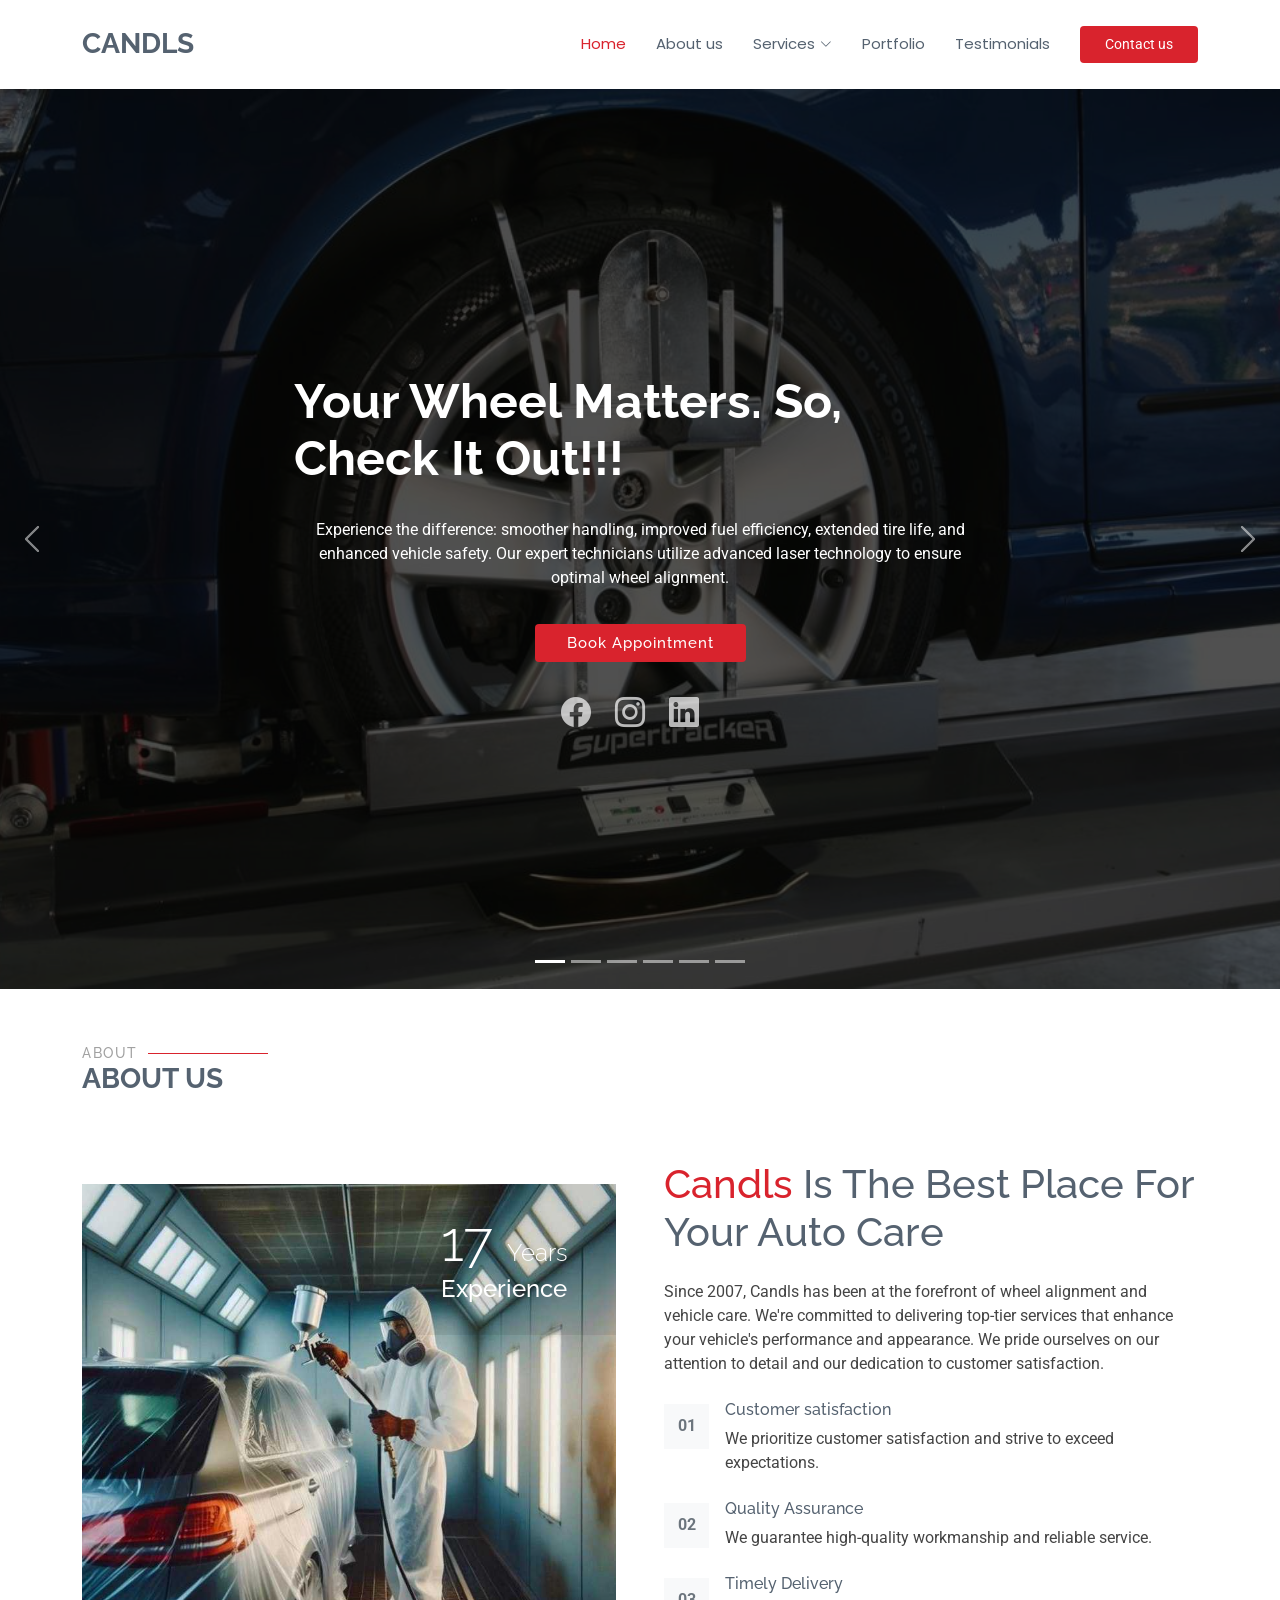
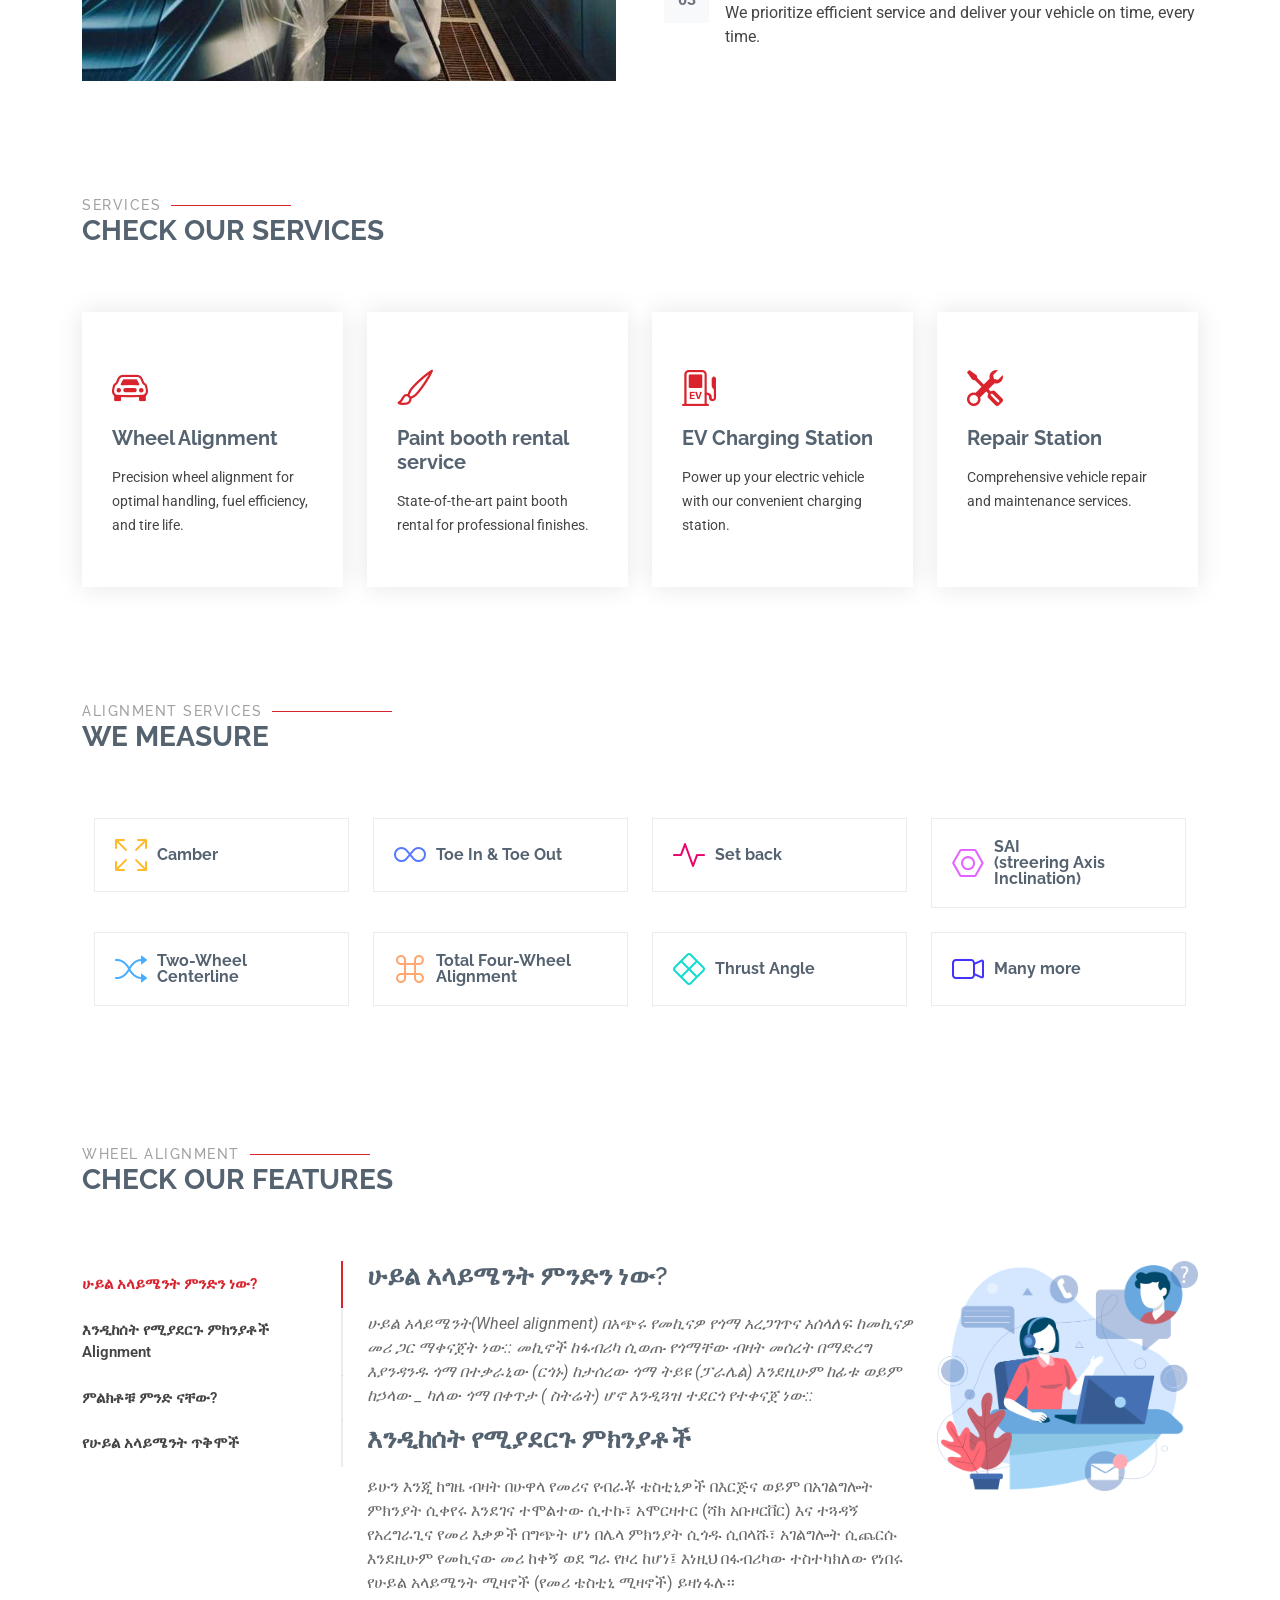
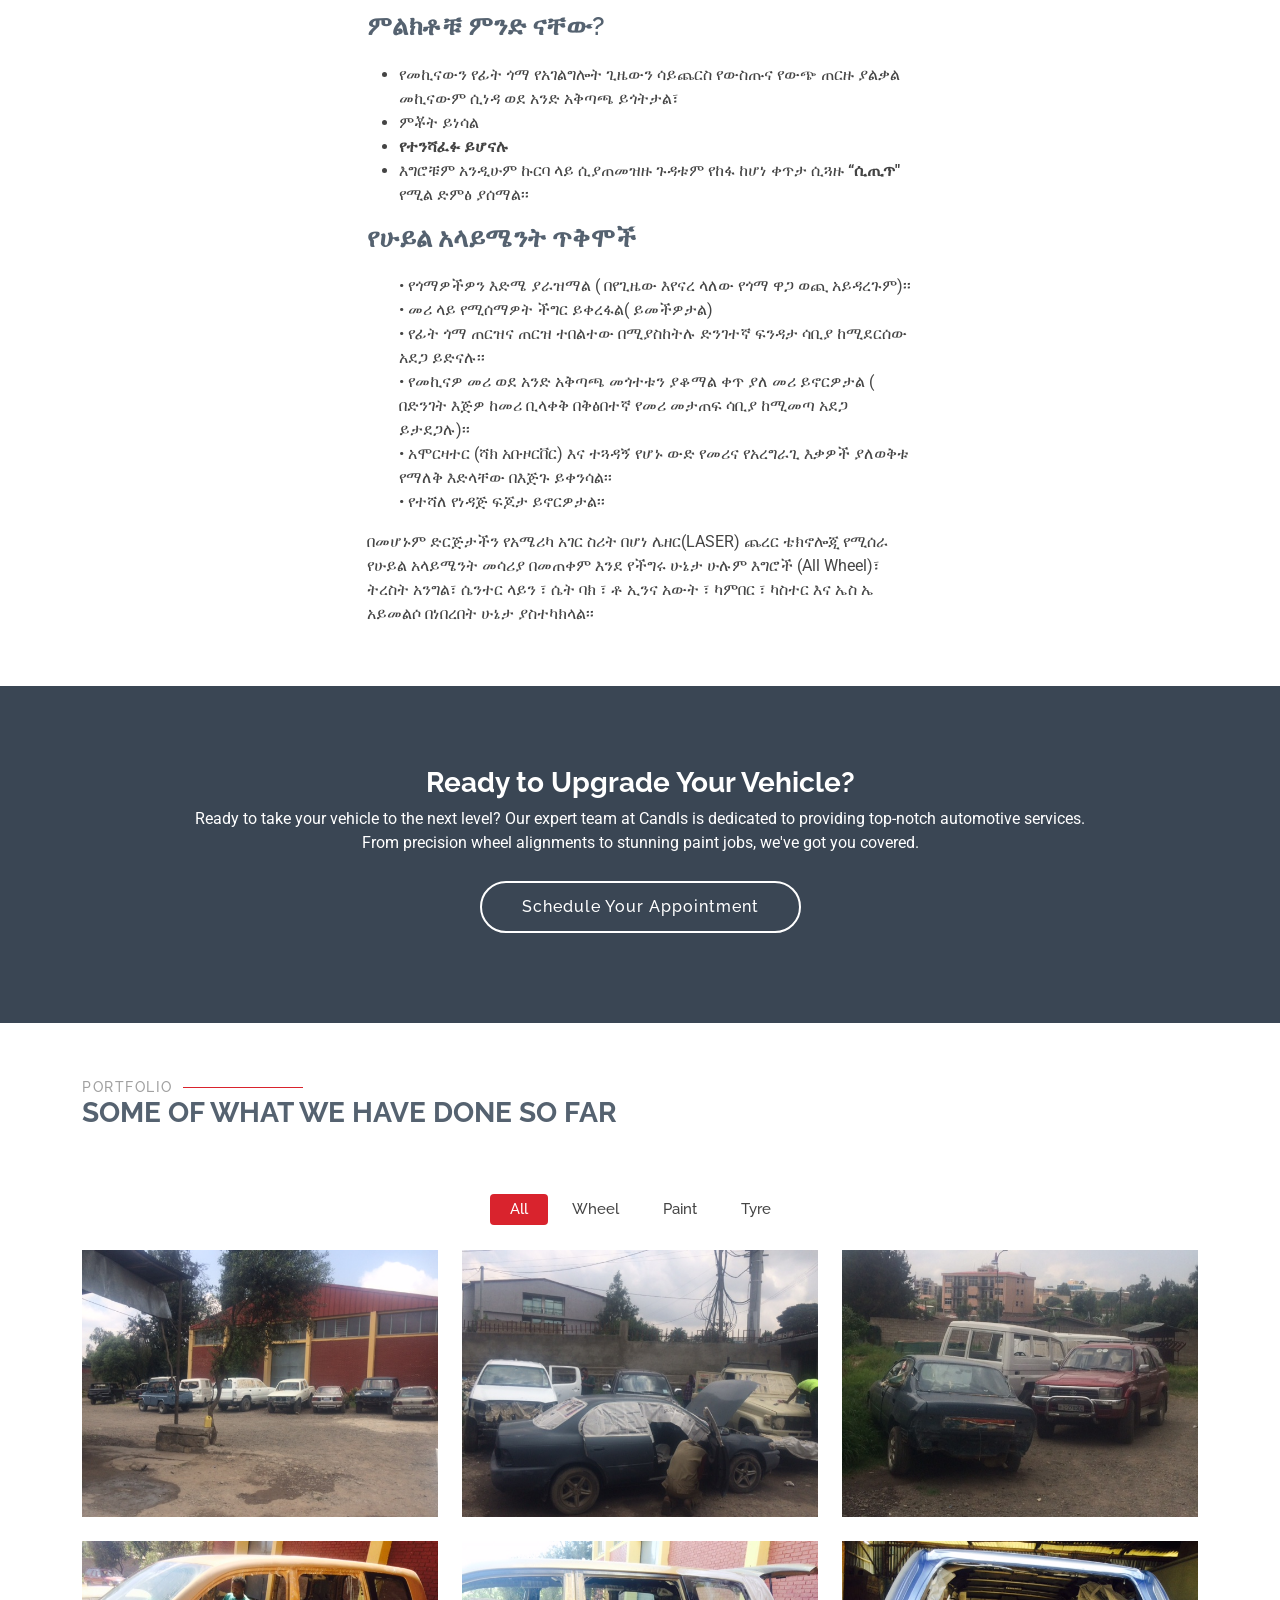
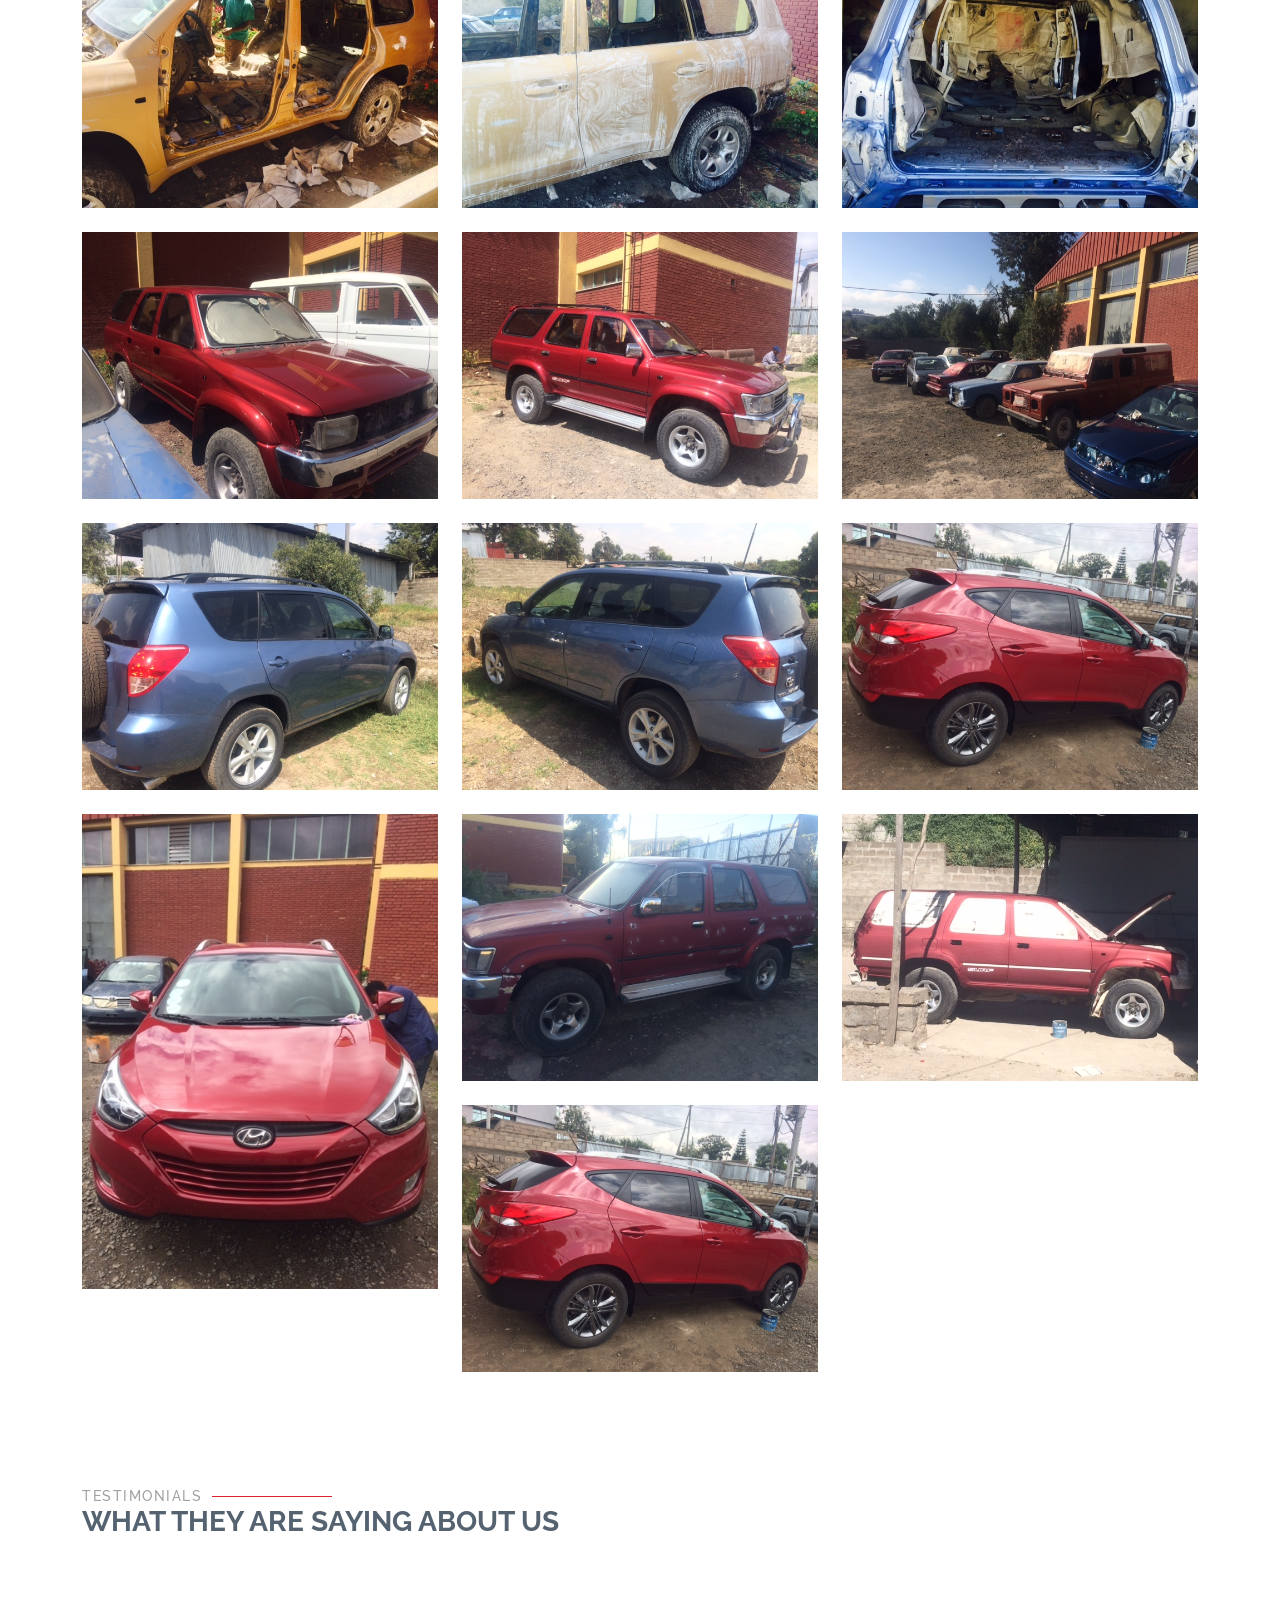
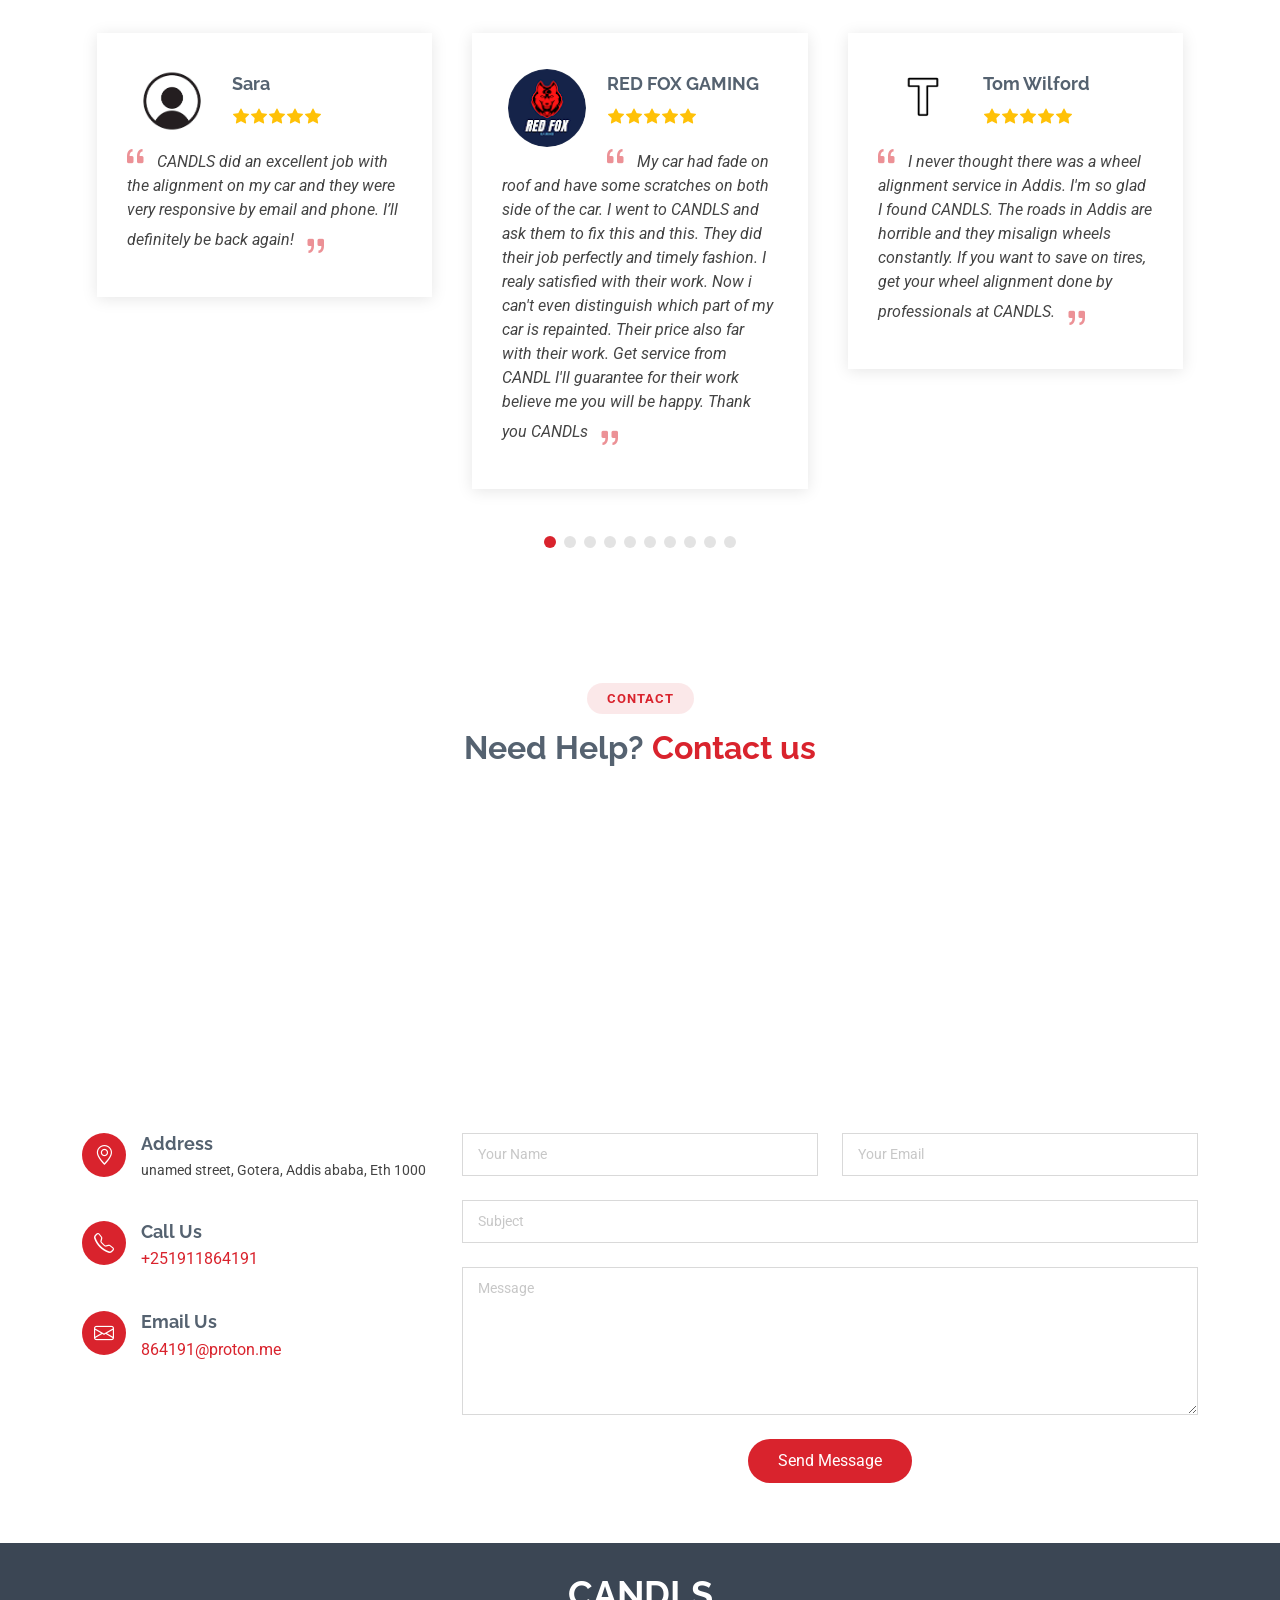
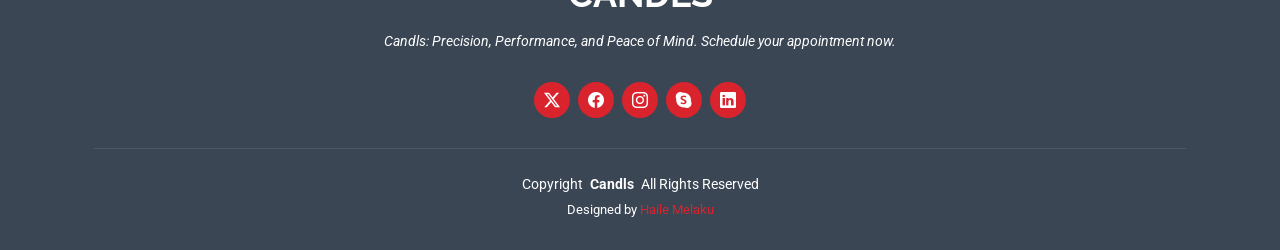
==== index.html @ 08071164 "Add the Candls site so it can be deployed on Cloudflare Pages. Co-authored-by: Cursor <cursoragent@c" ====
<!DOCTYPE html>
<html lang="en">

<head>
  <meta charset="utf-8">
  <meta content="width=device-width, initial-scale=1.0" name="viewport">
  <title>Candls </title>
  <meta name="description"
    content="Experience precision wheel alignment in Addis Ababa at Candls. Our expert technicians utilize advanced laser technology for optimal handling and tire life. Book now!">
  <!-- <meta name="keywords" content=""> -->

  <meta name="keywords"
    content="wheel alignment, electric car charging station in Addis Ababa, car alignment, isuzu repair in addis ababa, ID6 charging in ethiopia, automotive services in addis ababa, ethiopia, ጋራዥ, የመኪና ጎማ, የመኪና ጎማ ጥገና, የመኪና አሰላለፍ, የጎማ መለዋወጫዎች, የነዳጅ ቆጣቢነት, አያያዝ, ደህንነት, የአውቶሞቲቭ አገልግሎቶች, ኢትዮጵያ, አዲስ አበባ, የአዲስ አበባ የመኪና ጥገና አገልግሎት">

  <!-- Favicons -->
  <link href="assets/img/favicon-32x32.png" rel="icon">
  <link href="assets/img/apple-touch-icon.png" rel="apple-touch-icon">

  <link rel="apple-touch-icon" sizes="180x180" href="/apple-touch-icon.png">


  <!-- Fonts -->
  <link href="https://fonts.googleapis.com" rel="preconnect">
  <link href="https://fonts.gstatic.com" rel="preconnect" crossorigin>
  <link
    href="https://fonts.googleapis.com/css2?family=Roboto:ital,wght@0,100;0,300;0,400;0,500;0,700;0,900;1,100;1,300;1,400;1,500;1,700;1,900&family=Poppins:ital,wght@0,100;0,200;0,300;0,400;0,500;0,600;0,700;0,800;0,900;1,100;1,200;1,300;1,400;1,500;1,600;1,700;1,800;1,900&family=Raleway:ital,wght@0,100;0,200;0,300;0,400;0,500;0,600;0,700;0,800;0,900;1,100;1,200;1,300;1,400;1,500;1,600;1,700;1,800;1,900&display=swap"
    rel="stylesheet">

  <!-- Vendor CSS Files -->
  <link href="assets/vendor/bootstrap/css/bootstrap.min.css" rel="stylesheet">
  <link href="assets/vendor/bootstrap-icons/bootstrap-icons.css" rel="stylesheet">
  <link href="assets/vendor/aos/aos.css" rel="stylesheet">
  <link href="assets/vendor/glightbox/css/glightbox.min.css" rel="stylesheet">
  <link href="assets/vendor/swiper/swiper-bundle.min.css" rel="stylesheet">

  <!-- Main CSS File -->
  <link href="assets/css/main.css" rel="stylesheet">

</head>

<body class="index-page">

  <header id="header" class="header d-flex align-items-center sticky-top">
    <div class="container-fluid container-xl position-relative d-flex align-items-center">

      <a href="index.html" class="logo d-flex align-items-center me-auto">

        <h1 class="sitename">Candls</h1>
      </a>

      <nav id="navmenu" class="navmenu">
        <ul>
          <li><a href="#hero" class="active">Home</a></li>
          <li><a href="#about">About us</a></li>
          <li class="dropdown"><a href="#services"><span>Services</span> <i
                class="bi bi-chevron-down toggle-dropdown"></i></a>
            <ul>
              <li><a href="wheelalignment.html">Wheel alignment</a></li>
              <li><a href="paintboothrental.html">Paint booth rental</a></li>
              <li><a href="ev/evchargin.html">Repair station</a></li>
            </ul>
          </li>
          <li><a href="#portfolio">Portfolio</a></li>
          <li><a href="#testimonials">Testimonials</a></li>
        </ul>
        <i class="mobile-nav-toggle d-xl-none bi bi-list"></i>
      </nav>

      <a class="btn-getstarted" href="tel:+251911864191">Contact us</a>

    </div>
  </header>

  <main class="main">

    <!-- Hero Section -->
    <section id="hero" class="hero section darker-background">

      <div id="hero-carousel" class="carousel slide carousel-fade" data-bs-ride="carousel" data-bs-interval="5000">

        <div class="carousel-item active">
          <img src="assets/wa6.jpg" alt="የመኪና ጎማ ጥገና በአዲስ አበባ, ኢትዮጵያ">
          <div class="carousel-container">
            <h2>Your Wheel Matters. So,  Check It Out!!! <br></h2>
            <p class="text-center mb-4">Experience the difference: smoother handling, improved fuel efficiency, extended
              tire life, and enhanced
              vehicle safety. Our expert technicians utilize advanced laser technology to ensure optimal wheel
              alignment.</p>
            <a href="tel:+251911864191" class="btn-get-started">Book Appointment</a>
            <div class="social-links">
              <a href="https://www.facebook.com/profile.php?id=61572306279239&mibextid=ZbWKwL"><i class="bi bi-facebook"></i></a>
              <a href="https://www.instagram.com/candlsauto?igsh=MWt0YTlnYXR1ZTlmcw=="><i class="bi bi-instagram"></i></a>
              <a href="https://jiji.com.et/sellerpage-928848"><i class="bi bi-linkedin"></i></a>
            </div>

          </div>
        </div>

        <div class="carousel-item">
          <img src="assets/wa5.jpg" alt="">
          <!-- <img src="assets/img/hero-carousel/5.jpg" alt=""> -->
          <div class="carousel-container">
            <h2>Restore Your Vehicle's Radiance<br></h2>
            <p class="text-center mb-4">Our state-of-the-art paint booth and skilled technicians deliver flawless paint
              jobs that will make your
              vehicle shine. Our meticulous attention to detail guarantees that your vehicle will look its best.</p>
            <a href="tel:+251911864191" class="btn-get-started">Book Appointment</a>
            <div class="social-links">
              <a href="https://www.facebook.com/profile.php?id=61572306279239&mibextid=ZbWKwL"><i class="bi bi-facebook"></i></a>
              <a href="https://www.instagram.com/candlsauto?igsh=MWt0YTlnYXR1ZTlmcw=="><i class="bi bi-instagram"></i></a>
              <a href="https://jiji.com.et/sellerpage-928848"><i class="bi bi-linkedin"></i></a>
            </div>
          </div>
        </div>

        <div class="carousel-item">
          <img src="assets/img/hero-carousel/7.jpg" alt="Electric vehicle charging at Candls in Addis Ababa">
          <div class="carousel-container">
            <h2>Power Up Your Electric Vehicle<br></h2>
            <p class="text-center mb-4">Soon we will realize Our EV charging station to provide fast and convenient
              charging. Whether you're on a
              long road trip or a quick errand, our charging station will be the perfect solution for your charging
              needs.</p>
            <a href="tel:+251911864191" class="btn-get-started">Book Appointment</a>
            <div class="social-links">
              <a href="https://www.facebook.com/profile.php?id=61572306279239&mibextid=ZbWKwL"><i class="bi bi-facebook"></i></a>
              <a href="https://www.instagram.com/candlsauto?igsh=MWt0YTlnYXR1ZTlmcw=="><i class="bi bi-instagram"></i></a>
              <a href="https://jiji.com.et/sellerpage-928848"><i class="bi bi-linkedin"></i></a>
            </div>
          </div>
        </div>


        <div class="carousel-item">
          <img src="assets/img/hero-carousel/17.jpg" alt="car wheel repair in addis ababa, ethiopia">
          <div class="carousel-container">
            <h2>Your Vehicle, Our Priority<br></h2>
            <p class="text-center mb-4">At Candls, we're committed to providing top-tier automotive services. Our team
              of experienced technicians is dedicated to delivering exceptional results, every time.</p>
            <a href="tel:+251911864191" class="btn-get-started">Book Appointment</a>
            <div class="social-links">
              <a href="https://www.facebook.com/profile.php?id=61572306279239&mibextid=ZbWKwL"><i class="bi bi-facebook"></i></a>
              <a href="https://www.instagram.com/candlsauto?igsh=MWt0YTlnYXR1ZTlmcw=="><i class="bi bi-instagram"></i></a>
              <a href="https://jiji.com.et/sellerpage-928848"><i class="bi bi-linkedin"></i></a>
            </div>
          </div>
        </div>

        <div class="carousel-item">
          <img src="assets/img/hero-carousel/13.jpg" alt="">
          <div class="carousel-container">
            <h2>Restore Your Vehicle's Radiance<br></h2>
            <p class="text-center mb-4">Our state-of-the-art paint booth and skilled technicians deliver flawless paint
              jobs that will make your
              vehicle shine. Our meticulous attention to detail guarantees that your vehicle will look its best.</p>
            <a href="tel:+251911864191" class="btn-get-started">Book Appointment</a>
            <div class="social-links">
              <a href="https://www.facebook.com/profile.php?id=61572306279239&mibextid=ZbWKwL"><i class="bi bi-facebook"></i></a>
              <a href="https://www.instagram.com/candlsauto?igsh=MWt0YTlnYXR1ZTlmcw=="><i class="bi bi-instagram"></i></a>
              <a href="https://jiji.com.et/sellerpage-928848"><i class="bi bi-linkedin"></i></a>
            </div>
          </div>
        </div>

        <div class="carousel-item">
          <img src="assets/img/hero-carousel/8.jpg" alt="የኤሌክትሮኒክስ ተሽከርካሪ ቻርጅ ማደያዎች አዲስ አበባ">
          <div class="carousel-container">
            <h2>Power Up Your Electric Vehicle<br></h2>
            <p class="text-center mb-4">Soon we will realize Our EV charging station to provide fast and convenient
              charging. Whether you're on a
              long road trip or a quick errand, our charging station will be the perfect solution for your charging
              needs.</p>
            <a href="tel:+251911864191" class="btn-get-started">Book Appointment</a>
            <div class="social-links">
              <a href="https://www.facebook.com/profile.php?id=61572306279239&mibextid=ZbWKwL"><i class="bi bi-facebook"></i></a>
              <a href="https://www.instagram.com/candlsauto?igsh=MWt0YTlnYXR1ZTlmcw=="><i class="bi bi-instagram"></i></a>
              <a href="https://jiji.com.et/sellerpage-928848"><i class="bi bi-linkedin"></i></a>
            </div>
          </div>
        </div>





        <a class="carousel-control-prev" href="#hero-carousel" role="button" data-bs-slide="prev">
          <span class="carousel-control-prev-icon bi bi-chevron-left" aria-hidden="true"></span>
        </a>

        <a class="carousel-control-next" href="#hero-carousel" role="button" data-bs-slide="next">
          <span class="carousel-control-next-icon bi bi-chevron-right" aria-hidden="true"></span>
        </a>

        <ol class="carousel-indicators"></ol>

      </div>

    </section>
    <!-- /Hero Section -->

    <!-- About Section -->
    <section id="about" class="about section">

      <!-- Section Title -->
      <div class="container section-title" data-aos="fade-up">
        <h2>About</h2>
        <p>About Us<br></p>
      </div>
      <!-- End Section Title -->

      <div class="container">
        <div class="row g-5">
          <div class="col-lg-6 pt-4" style="min-height: 400px;">
            <div class="position-relative h-100 wow fadeIn" data-wow-delay="0.1s">
              <img class="position-absolute img-fluid w-100 h-100" src="abb.jpg" style="object-fit: cover;" alt="">
              <div class="position-absolute top-0 end-0 mt-n4 me-n4 py-4 px-5" style="background: rgba(0, 0, 0, .08);">
                <h1 class="display-4 text-white mb-0">17 <span class="fs-4">Years</span></h1>
                <h4 class="text-white">Experience</h4>
              </div>
            </div>
          </div>
          <div class="col-lg-6">
            <!-- <h6 class="text-primary text-uppercase">// About Us //</h6> -->
            <h1 class="mb-4"><span style="color: #d9232d;">Candls</span> Is The Best Place For Your Auto Care</h1>
            <p class="mb-4">Since 2007, Candls has been at the forefront of wheel alignment and vehicle care. We're
              committed to delivering top-tier services that enhance your vehicle's performance and appearance. We pride
              ourselves on our attention to detail and our dedication to customer satisfaction.</p>
            <div class="row g-4 mb-3 pb-3">
              <div class="col-12 wow fadeIn" data-wow-delay="0.1s">
                <div class="d-flex">
                  <div class="bg-light d-flex flex-shrink-0 align-items-center justify-content-center mt-1"
                    style="width: 45px; height: 45px;">
                    <span class="fw-bold text-secondary">01</span>
                  </div>
                  <div class="ps-3">
                    <h6>Customer satisfaction</h6>
                    <span>We prioritize customer satisfaction and strive to exceed expectations.</span>
                  </div>
                </div>
              </div>
              <div class="col-12 wow fadeIn" data-wow-delay="0.3s">
                <div class="d-flex">
                  <div class="bg-light d-flex flex-shrink-0 align-items-center justify-content-center mt-1"
                    style="width: 45px; height: 45px;">
                    <span class="fw-bold text-secondary">02</span>
                  </div>
                  <div class="ps-3">
                    <h6>Quality Assurance</h6>
                    <span>We guarantee high-quality workmanship and reliable service.</span>
                  </div>
                </div>
              </div>
              <div class="col-12 wow fadeIn" data-wow-delay="0.5s">
                <div class="d-flex">
                  <div class="bg-light d-flex flex-shrink-0 align-items-center justify-content-center mt-1"
                    style="width: 45px; height: 45px;">
                    <span class="fw-bold text-secondary">03</span>
                  </div>
                  <div class="ps-3">
                    <h6>Timely Delivery</h6>
                    <span>We prioritize efficient service and deliver your vehicle on time, every time.</span>
                  </div>
                </div>
              </div>

            </div>
            <!-- <a href="about.html" class="btn btn-primary py-3 px-5">Read More<i class="fa fa-arrow-right ms-3"></i></a> -->
          </div>
        </div>
      </div>

    </section><!-- /About Section -->

    <!-- Services Section -->
    <section id="services" class="sservices section">

      <!-- Section Title -->
      <div class="container section-title" data-aos="fade-up">
        <h2>Services</h2>
        <p>Check Our <span class="description-title">Services</span></p>
      </div><!-- End Section Title -->

      <div class="container">

        <div class="row gy-4">

          <div class="col-xl-3 col-md-6 d-flex" data-aos="fade-up" data-aos-delay="100">
            <div class="service-item position-relative">
              <div class="icon"><i class="bi bi-car-front icon"></i></div>
              <h4><a href="wheelalignment.html" class="stretched-link">Wheel Alignment</a></h4>
              <p>Precision wheel alignment for optimal handling, fuel efficiency, and tire life.</p>
            </div>
          </div><!-- End Service Item -->

          <div class="col-xl-3 col-md-6 d-flex" data-aos="fade-up" data-aos-delay="200">
            <div class="service-item position-relative">
              <div class="icon"><i class="bi bi-brush icon"></i></div>
              <h4><a href="paintboothrental.html" class="stretched-link">Paint booth rental service</a></h4>
              <p>State-of-the-art paint booth rental for professional finishes.</p>
            </div>
          </div><!-- End Service Item -->


          <div class="col-xl-3 col-md-6 d-flex" data-aos="fade-up" data-aos-delay="400">
            <div class="service-item position-relative">
              <div class="icon"><i class="bi bi-ev-station icon"></i></div>
              <h4><a href="ev/evchargin.html" class="stretched-link">EV Charging Station</a></h4>
              <p>Power up your electric vehicle with our convenient charging station.</p>
            </div>
          </div><!-- End Service Item -->

          <div class="col-xl-3 col-md-6 d-flex" data-aos="fade-up" data-aos-delay="300">
            <div class="service-item position-relative">
              <div class="icon"><i class="bi bi-tools icon"></i></div>
              <h4><a href="wheelalignment.html" class="stretched-link">Repair Station</a></h4>
              <p>Comprehensive vehicle repair and maintenance services.</p>
            </div>
          </div><!-- End Service Item -->



        </div>

      </div>

    </section><!-- /Services Section -->


    <section id="feature" class="about section">

      <!-- Section Title -->
      <div class="container section-title" data-aos="fade-up">
        <h2>Alignment Services</h2>
        <p>We Measure<br></p>
      </div><!-- End Section Title -->

      <div class="container">
        <section id="features" class="features section">

          <div class="container">

            <div class="row gy-4">

              <div class="col-lg-3 col-md-4" data-aos="fade-up" data-aos-delay="100">
                <div class="features-item">
                  <i class="bi bi-arrows-fullscreen" style="color: #ffbb2c;"></i>
                  <h3><a href="#." class="stretched-link">Camber</a></h3>
                </div>
              </div><!-- End Feature Item -->

              <div class="col-lg-3 col-md-4" data-aos="fade-up" data-aos-delay="200">
                <div class="features-item">
                  <i class="bi bi-infinity" style="color: #5578ff;"></i>
                  <h3><a href="#." class="stretched-link">Toe In & Toe Out</a></h3>
                </div>
              </div><!-- End Feature Item -->

              <div class="col-lg-3 col-md-4" data-aos="fade-up" data-aos-delay="300">
                <div class="features-item">
                  <i class="bi bi-activity" style="color: #e80368;"></i>
                  <h3><a href="#." class="stretched-link">Set back</a></h3>
                </div>
              </div><!-- End Feature Item -->

              <div class="col-lg-3 col-md-4" data-aos="fade-up" data-aos-delay="400">
                <div class="features-item">
                  <i class="bi bi-nut" style="color: #e361ff;"></i>
                  <h3><a href="#." class="stretched-link">SAI <br> (streering Axis Inclination)</a></h3>
                </div>
              </div><!-- End Feature Item -->

              <div class="col-lg-3 col-md-4" data-aos="fade-up" data-aos-delay="500">
                <div class="features-item">
                  <i class="bi bi-shuffle" style="color: #47aeff;"></i>
                  <h3><a href="#." class="stretched-link">Two-Wheel Centerline</a></h3>
                </div>
              </div><!-- End Feature Item -->

              <div class="col-lg-3 col-md-4" data-aos="fade-up" data-aos-delay="600">
                <div class="features-item">
                  <i class="bi bi-command" style="color: #ffa76e;"></i>
                  <h3><a href="#." class="stretched-link">Total Four-Wheel Alignment</a></h3>
                </div>
              </div><!-- End Feature Item -->

              <div class="col-lg-3 col-md-4" data-aos="fade-up" data-aos-delay="700">
                <div class="features-item">
                  <i class="bi bi-x-diamond" style="color: #11dbcf;"></i>
                  <h3><a href="#." class="stretched-link">Thrust Angle</a></h3>
                </div>
              </div><!-- End Feature Item -->

              <div class="col-lg-3 col-md-4" data-aos="fade-up" data-aos-delay="800">
                <div class="features-item">
                  <i class="bi bi-camera-video" style="color: #4233ff;"></i>
                  <h3><a href="#." class="stretched-link">Many more</a></h3>
                </div>
              </div><!-- End Feature Item -->

            </div>

          </div>

        </section>
      </div>


    </section>





    <!-- Features Section -->
    <section id="features" class="features section">

      <!-- Section Title -->
      <div class="container section-title" data-aos="fade-up">
        <br>
        <h2>Wheel Alignment</h2>
        <p>Check Our Features<br></p>
      </div><!-- End Section Title -->

      <div class="container" data-aos="fade-up" data-aos-delay="100">

        <div class="row">
          <div class="col-lg-3">
            <ul class="nav nav-tabs flex-column">
              <li class="nav-item">
                <a class="nav-link active show" href="#features-tab-1">ሁይል አላይሜንት ምንድን ነው?</a>
              </li>
              <li class="nav-item">
                <a class="nav-link" href="#second">እንዲከሰት የሚያደርጉ ምክንያቶች
                  Alignment</a>
              </li>
              <li class="nav-item">
                <a class="nav-link">ምልክቶቹ ምንድ ናቸው?</a>
              </li>
              <li class="nav-item">
                <a class="nav-link">የሁይል አላይሜንት ጥቅሞች</a>
              </li>

            </ul>
          </div>
          <div class="col-lg-9 mt-4 mt-lg-0">
            <div class="tab-content">
              <div class="tab-pane active show" id="features-tab-1">
                <div class="row">
                  <div class="col-lg-8 details order-2 order-lg-1">
                    <h3 class="first">ሁይል አላይሜንት ምንድን ነው?</h3>
                    <p class="fst-italic">ሁይል አላይሜንት(Wheel alignment) በአጭሩ የመኪናዎ የጎማ አረጋገጥና አሰላለፍ ከመኪናዎ መሪ ጋር ማቀናጀት ነው::
                      መኪኖች ከፋብሪካ ሲወጡ የጎማቸው ብዛት መሰረት በማድረግ እያንዳንዱ ጎማ በተቃራኒው
                      (ርጎኑ) ከታሰረው ጎማ ትይዩ (ፓራሌል) እንደዚሁም ከፊቱ ወይም ከኃላው _ ካለው ጎማ በቀጥታ ( ስትሬት) ሆኖ እንዲጓዝ ተደርጎ የተቀናጀ ነው::
                    </p>
                    <h3>እንዲከሰት የሚያደርጉ ምክንያቶች</h3>
                    <p>ይሁን እንጂ ከግዜ ብዛት በሁዋላ የመሪና የብራቾ ቴስቲኒዎች በእርጅና ወይም በአገልግሎት ምክንያት ሲቀየሩ እንደገና ተሞልተው ሲተኩ፣
                      አሞርዛተር (ሻክ አቡዞርቨር) እና ተጓዳኝ የአረግራጊና የመሪ እቃዎች በግጭት ሆነ በሌላ ምክንያት ሲጎዱ ሲበላሹ፣ አገልግሎት ሲጨርሱ እንደዚሁም የመኪናው
                      መሪ ከቀኝ ወደ ግራ የዞረ ከሆነ፤
                      እነዚህ በፋብሪካው ተስተካክለው የነበሩ የሁይል አላይሜንት ሚዛኖች (የመሪ ቴስቲኒ ሚዛኖች) ይዛነፋሉ፡፡

                    <h3 class="second">ምልክቶቹ ምንድ ናቸው?</h3>
                    <ul>
                      <li>የመኪናውን የፊት ጎማ የአገልግሎት ጊዜውን ሳይጨርስ የውስጡና የውጭ ጠርዙ ያልቃል መኪናውም ሲነዳ <b></b> ወደ አንድ አቅጣጫ ይጎትታል፣</li>
                      <li>ምቾት ይነሳል</li>
                      <li><b>የተንሻፈፉ ይሆናሉ</b></li>
                      <li>እግሮቹም አንዲሁም ኩርባ ላይ ሲያጠመዝዙ ጉዳቱም የከፋ ከሆነ ቀጥታ ሲጓዙ <b>“ሲጢጥ"</b> የሚል ድምፅ ያሰማል፡፡</li>
                    </ul>

                    <h3 class="#third">የሁይል አላይሜንት ጥቅሞች</h3>

                    <ul>


                      • የጎማዎችዎን እድሜ ያራዝማል ( በየጊዜው እየናረ ላለው የጎማ ዋጋ ወጪ አይዳረጉም)፡፡<br>

                      • መሪ ላይ የሚሰማዎት ችግር ይቀረፋል( ይመችዎታል) <br>

                      • የፊት ጎማ ጠርዝና ጠርዝ ተበልተው በሚያስከትሉ ድንገተኛ ፍንዳታ ሳቢያ ከሚደርሰው አደጋ ይድናሉ፡፡<br>

                      • የመኪናዎ መሪ ወደ አንድ አቅጣጫ መጎተቱን ያቆማል ቀጥ ያለ መሪ ይኖርዎታል ( በድንገት እጅዎ ከመሪ ቢላቀቅ በቅፅበተኛ የመሪ መታጠፍ ሳቢያ ከሚመጣ
                      አደጋ
                      ይታደጋሉ)፡፡ <br>

                      • አሞርዛተር (ሻክ አቡዞርቨር) እና ተጓዳኝ የሆኑ ውድ የመሪና የአረግራጊ እቃዎች ያለወቅቱ የማለቅ እድላቸው
                      በእጅጉ ይቀንሳል፡፡ <br>

                      • የተሻለ የነዳጅ ፍጆታ ይኖርዎታል፡፡

                    </ul>


                    በመሆኑም ድርጅታችን የአሜሪካ አገር ስሪት በሆነ ሌዘር(LASER) ጨረር ቴክኖሎጂ የሚሰራ የሁይል አላይሜንት መሳሪያ በመጠቀም እንደ የችግሩ ሁኔታ ሁሉም
                    እግሮች (All Wheel)፣ ትረስት
                    አንግል፣ ሴንተር ላይን ፣ ሴት ባክ ፣ ቶ ኢንና አውት ፣ ካምበር ፣ ካስተር እና ኤስ ኤ
                    አይመልሶ በነበረበት ሁኔታ ያስተካክላል፡፡
                    </p>
                  </div>
                  <div class="col-lg-4 text-center order-1 order-lg-2">
                    <img src="assets/img/tabs/call.png" alt="" class="img-fluid">
                  </div>
                </div>
              </div>
              <div class="tab-pane" id="features-tab-2">
                <div class="row">
                  <div class="col-lg-8 details order-2 order-lg-1">
                    <h3>Importance of Wheel Alignment</h3>
                    <p class="fst-italic">Maintaining proper wheel alignment is essential for
                      vehicle safety and performance.</p>
                    <p>When your wheels are misaligned, it can lead to uneven tire wear, which may
                      require premature tire replacement. Additionally, misalignment can affect
                      your vehicle's handling, making it harder to steer and increasing the risk
                      of accidents. Regular wheel alignment checks can enhance your vehicle's
                      stability, improve fuel efficiency, and extend the lifespan of your tires.
                    </p>
                  </div>
                  <div class="col-lg-4 text-center order-1 order-lg-2">
                    <img src="assets/img/tabs/important.png" alt="" class="img-fluid">
                  </div>
                </div>
              </div>
              <div class="tab-pane" id="features-tab-3">
                <div class="row">
                  <div class="col-lg-8 details order-2 order-lg-1">
                    <h3>Signs You Need a Wheel Alignment</h3>
                    <p class="fst-italic">Be aware of the warning signs that indicate your vehicle
                      may need a wheel alignment.</p>
                    <p>Common signs include your vehicle pulling to one side while driving, uneven
                      tire wear, a crooked steering wheel when driving straight, and vibrations in
                      the steering wheel. If you notice any of these symptoms, it’s advisable to
                      have your alignment checked by a professional to prevent further issues.</p>
                  </div>
                  <div class="col-lg-4 text-center order-1 order-lg-2">
                    <img src="assets/img/tabs/list.png" alt="" class="img-fluid">
                  </div>
                </div>
              </div>
              <div class="tab-pane" id="features-tab-4">
                <div class="row">
                  <div class="col-lg-8 details order-2 order-lg-1">
                    <h3>When to Get a Wheel Alignment</h3>
                    <p class="fst-italic">Regular maintenance is key to ensuring your vehicle's
                      alignment is in check.</p>
                    <p>It is recommended to have your wheel alignment checked at least once a year
                      or every 12,000 miles. Additionally, you should consider getting an
                      alignment after any significant impact, such as hitting a pothole or curb,
                      or after replacing tires. Keeping your alignment in check can save you money
                      in the long run by preventing tire wear and improving fuel efficiency.</p>
                  </div>
                  <div class="col-lg-4 text-center order-1 order-lg-2">
                    <img src="assets/img/tabs/timee.png" alt="" class="img-fluid">
                  </div>
                </div>
              </div>
              <div class="tab-pane" id="features-tab-5">
                <div class="row">
                  <div class="col-lg-8 details order-2 order-lg-1">
                    <h3>The Wheel Alignment Process</h3>
                    <p class="fst-italic">Understanding the wheel alignment process can help you
                      appreciate its importance.</p>
                    <p>The wheel alignment process typically involves adjusting the camber, caster,
                      and toe angles of the wheels. A technician will use specialized equipment to
                      measure these angles and make precise adjustments. The process usually takes
                      about an hour and can significantly improve your vehicle's handling and tire
                      longevity. Regular alignments are a small investment for the safety and
                      efficiency of your vehicle.</p>
                  </div>
                  <div class="col-lg-4 text-center order-1 order-lg-2">
                    <img src="assets/img/tabs/process.png" alt="" class="img-fluid">
                  </div>
                </div>
              </div>
            </div>
          </div>
        </div>

      </div>

    </section>

    <!-- Call To Action Section -->
    <section id="call-to-action" class="call-to-action section dark-background">

      <img src="assets/img/hero-carousel/7.jpg" alt="">

      <div class="container">
        <div class="row justify-content-center" data-aos="zoom-in" data-aos-delay="100">
          <div class="col-xl-10">
            <div class="text-center">
              <h3>Ready to Upgrade Your Vehicle?</h3>
              <p>Ready to take your vehicle to the next level? Our expert team at Candls is dedicated to providing
                top-notch automotive services. From precision wheel alignments to stunning paint jobs, we've got you
                covered.</p>
              <a class="cta-btn" href="tel:+251911864191">Schedule Your Appointment</a>
            </div>
          </div>
        </div>
      </div>

    </section>
    <!-- /Call To Action Section -->



    <!-- Portfolio Section -->
    <section id="portfolio" class="portfolio section">

      <!-- Section Title -->
      <div class="container section-title" data-aos="fade-up">
        <h2>Portfolio</h2>
        <p>Some of what we have done so far</p>
      </div><!-- End Section Title -->

      <div class="container">

        <div class="isotope-layout" data-default-filter="*" data-layout="masonry" data-sort="original-order">

          <ul class="portfolio-filters isotope-filters" data-aos="fade-up" data-aos-delay="100">
            <li data-filter="*" class="filter-active">All</li>
            <li data-filter=".filter-app">Wheel</li>
            <li data-filter=".filter-product">Paint</li>
            <li data-filter=".filter-branding">Tyre</li>
          </ul><!-- End Portfolio Filters -->

          <div class="row gy-4 isotope-container" data-aos="fade-up" data-aos-delay="200">

            <div class="col-lg-4 col-md-6 portfolio-item isotope-item filter-app">
              <img src="assets/portfolio/1.jpg" class="img-fluid" alt="">
              <div class="portfolio-info">
                <h4></h4>
                <p>Alignment, Wheel, Paint Booth</p>
                <a href="assets/portfolio/1.jpg" title="App 1" data-gallery="portfolio-gallery-app"
                  class="glightbox preview-link"><i class="bi bi-zoom-in"></i></a>
                <a href="#." title="More Details" class="details-link"><i class="bi bi-link-45deg"></i></a>
              </div>
            </div><!-- End Portfolio Item -->

            <div class="col-lg-4 col-md-6 portfolio-item isotope-item filter-product">
              <img src="assets/portfolio/2.jpg" class="img-fluid" alt="">
              <div class="portfolio-info">
                <p>Alignment, Wheel, Paint Booth</p>
                <a href="assets/portfolio/2.jpg" title="Product 1" data-gallery="portfolio-gallery-product"
                  class="glightbox preview-link"><i class="bi bi-zoom-in"></i></a>
                <a href="#." title="More Details" class="details-link"><i class="bi bi-link-45deg"></i></a>
              </div>
            </div><!-- End Portfolio Item -->

            <div class="col-lg-4 col-md-6 portfolio-item isotope-item filter-branding">
              <img src="assets/portfolio/3.jpg" class="img-fluid" alt="">
              <div class="portfolio-info">
                <p>Alignment, Wheel, Paint Booth</p>
                <a href="assets/portfolio/3.jpg" title="Branding 1" data-gallery="portfolio-gallery-branding"
                  class="glightbox preview-link"><i class="bi bi-zoom-in"></i></a>
                <a href="#." title="More Details" class="details-link"><i class="bi bi-link-45deg"></i></a>
              </div>
            </div><!-- End Portfolio Item -->

            <div class="col-lg-4 col-md-6 portfolio-item isotope-item filter-app">
              <img src="assets/portfolio/4.jpg" class="img-fluid" alt="">
              <div class="portfolio-info">
                <p>Alignment, Wheel, Paint Booth</p>
                <a href="assets/portfolio/4.jpg" title="App 2" data-gallery="portfolio-gallery-app"
                  class="glightbox preview-link"><i class="bi bi-zoom-in"></i></a>
                <a href="#." title="More Details" class="details-link"><i class="bi bi-link-45deg"></i></a>
              </div>
            </div><!-- End Portfolio Item -->

            <div class="col-lg-4 col-md-6 portfolio-item isotope-item filter-product">
              <img src="assets/portfolio/5.jpg" class="img-fluid" alt="">
              <div class="portfolio-info">
                <p>Alignment, Wheel, Paint Booth</p>
                <a href="assets/portfolio/5.jpg" title="Product 2" data-gallery="portfolio-gallery-product"
                  class="glightbox preview-link"><i class="bi bi-zoom-in"></i></a>
                <a href="#." title="More Details" class="details-link"><i class="bi bi-link-45deg"></i></a>
              </div>
            </div><!-- End Portfolio Item -->

            <div class="col-lg-4 col-md-6 portfolio-item isotope-item filter-branding">
              <img src="assets/portfolio/6.jpg" class="img-fluid" alt="">
              <div class="portfolio-info">
                <p>Alignment, Wheel, Paint Booth</p>
                <a href="assets/portfolio/6.jpg" title="Branding 2" data-gallery="portfolio-gallery-branding"
                  class="glightbox preview-link"><i class="bi bi-zoom-in"></i></a>
                <a href="#." title="More Details" class="details-link"><i class="bi bi-link-45deg"></i></a>
              </div>
            </div><!-- End Portfolio Item -->

            <div class="col-lg-4 col-md-6 portfolio-item isotope-item filter-app">
              <img src="assets/portfolio/11.jpg" class="img-fluid" alt="">
              <div class="portfolio-info">
                <p>Alignment, Wheel, Paint Booth</p>
                <a href="assets/portfolio/11.jpg" title="App 1" data-gallery="portfolio-gallery-app"
                  class="glightbox preview-link"><i class="bi bi-zoom-in"></i></a>
                <a href="#." title="More Details" class="details-link"><i class="bi bi-link-45deg"></i></a>
              </div>
            </div><!-- End Portfolio Item -->

            <div class="col-lg-4 col-md-6 portfolio-item isotope-item filter-product">
              <img src="assets/portfolio/12.jpg" class="img-fluid" alt="">
              <div class="portfolio-info">
                <p>Alignment, Wheel, Paint Booth</p>
                <a href="assets/portfolio/12.jpg" title="Product 1" data-gallery="portfolio-gallery-product"
                  class="glightbox preview-link"><i class="bi bi-zoom-in"></i></a>
                <a href="#." title="More Details" class="details-link"><i class="bi bi-link-45deg"></i></a>
              </div>
            </div><!-- End Portfolio Item -->

            <div class="col-lg-4 col-md-6 portfolio-item isotope-item filter-branding">
              <img src="assets/portfolio/13.jpg" class="img-fluid" alt="">
              <div class="portfolio-info">
                <p>Alignment, Wheel, Paint Booth</p>
                <a href="assets/portfolio/13.jpg" title="Branding 1" data-gallery="portfolio-gallery-branding"
                  class="glightbox preview-link"><i class="bi bi-zoom-in"></i></a>
                <a href="#." title="More Details" class="details-link"><i class="bi bi-link-45deg"></i></a>
              </div>
            </div><!-- End Portfolio Item -->

            <div class="col-lg-4 col-md-6 portfolio-item isotope-item filter-app">
              <img src="assets/portfolio/14.jpg" class="img-fluid" alt="">
              <div class="portfolio-info">
                <p>Alignment, Wheel, Paint Booth</p>
                <a href="assets/portfolio/14.jpg" title="App 2" data-gallery="portfolio-gallery-app"
                  class="glightbox preview-link"><i class="bi bi-zoom-in"></i></a>
                <a href="#." title="More Details" class="details-link"><i class="bi bi-link-45deg"></i></a>
              </div>
            </div><!-- End Portfolio Item -->

            <div class="col-lg-4 col-md-6 portfolio-item isotope-item filter-product">
              <img src="assets/portfolio/15.jpg" class="img-fluid" alt="">
              <div class="portfolio-info">
                <p>Alignment, Wheel, Paint Booth</p>
                <a href="assets/portfolio/15.jpg" title="Product 2" data-gallery="portfolio-gallery-product"
                  class="glightbox preview-link"><i class="bi bi-zoom-in"></i></a>
                <a href="#." title="More Details" class="details-link"><i class="bi bi-link-45deg"></i></a>
              </div>
            </div><!-- End Portfolio Item -->

            <div class="col-lg-4 col-md-6 portfolio-item isotope-item filter-branding">
              <img src="assets/portfolio/16.jpg" class="img-fluid" alt="">
              <div class="portfolio-info">
                <p>Alignment, Wheel, Paint Booth</p>
                <a href="assets/portfolio/16.jpg" title="Branding 2" data-gallery="portfolio-gallery-branding"
                  class="glightbox preview-link"><i class="bi bi-zoom-in"></i></a>
                <a href="#." title="More Details" class="details-link"><i class="bi bi-link-45deg"></i></a>
              </div>
            </div><!-- End Portfolio Item -->

            <div class="col-lg-4 col-md-6 portfolio-item isotope-item filter-branding">
              <img src="assets/portfolio/18.jpg" class="img-fluid" alt="">
              <div class="portfolio-info">
                <p>Alignment, Wheel, Paint Booth</p>
                <a href="assets/portfolio/18.jpg" title="Branding 2" data-gallery="portfolio-gallery-branding"
                  class="glightbox preview-link"><i class="bi bi-zoom-in"></i></a>
                <a href="#." title="More Details" class="details-link"><i class="bi bi-link-45deg"></i></a>
              </div>
            </div><!-- End Portfolio Item -->

            <div class="col-lg-4 col-md-6 portfolio-item isotope-item filter-branding">
              <img src="assets/portfolio/9.jpg" class="img-fluid" alt="">
              <div class="portfolio-info">
                <p>Alignment, Wheel, Paint Booth</p>
                <a href="assets/portfolio/9.jpg" title="Branding 2" data-gallery="portfolio-gallery-branding"
                  class="glightbox preview-link"><i class="bi bi-zoom-in"></i></a>
                <a href="#." title="More Details" class="details-link"><i class="bi bi-link-45deg"></i></a>
              </div>
            </div><!-- End Portfolio Item -->

            <div class="col-lg-4 col-md-6 portfolio-item isotope-item filter-branding">
              <img src="assets/portfolio/10.jpg" class="img-fluid" alt="">
              <div class="portfolio-info">
                <p>Alignment, Wheel, Paint Booth</p>
                <a href="assets/portfolio/10.jpg" title="Branding 2" data-gallery="portfolio-gallery-branding"
                  class="glightbox preview-link"><i class="bi bi-zoom-in"></i></a>
                <a href="#." title="More Details" class="details-link"><i class="bi bi-link-45deg"></i></a>
              </div>

            </div><!-- End Portfolio Item -->


            <div class="col-lg-4 col-md-6 portfolio-item isotope-item filter-branding">
              <img src="assets/portfolio/17.jpg" class="img-fluid" alt="">
              <div class="portfolio-info">
                <p>Alignment, Wheel, Paint Booth</p>
                <a href="assets/portfolio/17.jpg" title="Branding 2" data-gallery="portfolio-gallery-branding"
                  class="glightbox preview-link"><i class="bi bi-zoom-in"></i></a>
                <a href="#." title="More Details" class="details-link"><i class="bi bi-link-45deg"></i></a>
              </div>
            </div><!-- End Portfolio Item -->





          </div><!-- End Portfolio Container -->

        </div>

      </div>

    </section><!-- /Portfolio Section -->

    <!-- Testimonials Section -->
    <section id="testimonials" class="testimonials section">

      <!-- Section Title -->
      <div class="container section-title" data-aos="fade-up">
        <h2>Testimonials</h2>
        <p>What they are saying about us</p>
      </div><!-- End Section Title -->

      <div class="container" data-aos="fade-up" data-aos-delay="100">

        <div class="swiper init-swiper">
          <script type="application/json" class="swiper-config">
                {
                  "loop": true,
                  "speed": 600,
                  "autoplay": {
                    "delay": 5000
                  },
                  "slidesPerView": "auto",
                  "pagination": {
                    "el": ".swiper-pagination",
                    "type": "bullets",
                    "clickable": true
                  },
                  "breakpoints": {
                    "320": {
                      "slidesPerView": 1,
                      "spaceBetween": 40
                    },
                    "1200": {
                      "slidesPerView": 3,
                      "spaceBetween": 10
                    }
                  }
                }
              </script>
          <div class="swiper-wrapper">

            <div class="swiper-slide">
              <div class="testimonial-item">
                <img src="assets/testimonials/user.png" class="testimonial-img" alt="">
                <h3>Sara</h3>
                <div class="stars">
                  <i class="bi bi-star-fill"></i><i class="bi bi-star-fill"></i><i class="bi bi-star-fill"></i><i
                    class="bi bi-star-fill"></i><i class="bi bi-star-fill"></i>
                </div>
                <p>
                  <i class="bi bi-quote quote-icon-left"></i>
                  <span>CANDLS did an excellent job with the alignment on my car and they were very responsive by email
                    and phone. I’ll definitely be back again!</span>
                  <i class="bi bi-quote quote-icon-right"></i>
                </p>
              </div>
            </div><!-- End testimonial item -->


            <div class="swiper-slide">
              <div class="testimonial-item">
                <img src="assets/testimonials/redfox.png  " class="testimonial-img" alt="">
                <h3>RED FOX GAMING</h3>
                <!-- <h4>Designer</h4> -->
                <div class="stars">
                  <i class="bi bi-star-fill"></i><i class="bi bi-star-fill"></i><i class="bi bi-star-fill"></i><i
                    class="bi bi-star-fill"></i><i class="bi bi-star-fill"></i>
                </div>
                <p>
                  <i class="bi bi-quote quote-icon-left"></i>
                  <span>My car had fade on roof and have some scratches on both side of the car. I went to CANDLS and
                    ask them to fix this and this. They did their job perfectly and timely fashion. I realy satisfied
                    with their work. Now i can't even distinguish which part of my car is repainted. Their price also
                    far with their work. Get service from CANDL I'll guarantee for their work believe me you will be
                    happy. Thank you CANDLs</span>
                  <i class="bi bi-quote quote-icon-right"></i>
                </p>
              </div>
            </div><!-- End testimonial item -->


            <div class="swiper-slide">
              <div class="testimonial-item">
                <img src="assets/testimonials/t.png" class="testimonial-img" alt="T">
                <h3>Tom Wilford</h3>
                <div class="stars">
                  <i class="bi bi-star-fill"></i><i class="bi bi-star-fill"></i><i class="bi bi-star-fill"></i><i
                    class="bi bi-star-fill"></i><i class="bi bi-star-fill"></i>
                </div>
                <p>
                  <i class="bi bi-quote quote-icon-left"></i>
                  <span>I never thought there was a wheel alignment service in Addis. I'm so glad I found CANDLS. The
                    roads in Addis are horrible and they misalign wheels constantly. If you want to save on tires, get
                    your wheel alignment done by professionals at CANDLS.</span>
                  <i class="bi bi-quote quote-icon-right"></i>
                </p>
              </div>
            </div>

            <div class="swiper-slide">
              <div class="testimonial-item">
                <img src="assets/testimonials/user.png" class="testimonial-img" alt="">
                <h3>Zewdu</h3>
                <div class="stars">
                  <i class="bi bi-star-fill"></i><i class="bi bi-star-fill"></i><i class="bi bi-star-fill"></i><i
                    class="bi bi-star-fill"></i><i class="bi bi-star-fill"></i>
                </div>
                <p>
                  <i class="bi bi-quote quote-icon-left"></i>
                  <span>መኪናዬ ቀኝ መሪ የነበረች ስትሆን ብዙ ግዜ መሪ ላይ ችግር ነበራት ችግሩም ለመፍታተ የተለያየ ቦታ ብሄድም መፍትሄ ማግኘት አልቻልኩም ነበር ይሁን እንጀ
                    ካንድልስ አላይሜንት በሚገርም ሁኔታ አስተካክለውልኛል መኪናየም ጎማ ያለወቅቱ መፍጀት አቁማለች ካለአስፈላጊ ወጪም ተገልጋዩሎሁ በጣም ቆንጆ ስራ ነዉ ቀጥሉበት
                    !!</span>
                  <i class="bi bi-quote quote-icon-right"></i>
                </p>
              </div>
            </div>

            <div class="swiper-slide">
              <div class="testimonial-item">
                <img src="assets/testimonials/adam.png" class="testimonial-img" alt="">
                <h3>Adam S</h3>
                <h4>Client</h4>
                <!-- <h4>Ceo &amp; Founder</h4> -->
                <div class="stars">
                  <i class="bi bi-star-fill"></i><i class="bi bi-star-fill"></i><i class="bi bi-star-fill"></i><i
                    class="bi bi-star-fill"></i><i class="bi bi-star-fill"></i>
                </div>
                <p>
                  <i class="bi bi-quote quote-icon-left"></i>
                  <span>Last time I went to CANDLS wheel Alignment service to get a service for my car and I found a
                    good service. I am really satisfied by their service and I wounder their patience and special look
                    to deliver best service.</span>
                  <i class="bi bi-quote quote-icon-right"></i>
                </p>
              </div>
            </div><!-- End testimonial item -->



            <div class="swiper-slide">
              <div class="testimonial-item">
                <img src="assets/testimonials/berhane.png" class="testimonial-img" alt="">
                <h3>Berhanemeskel A. Beyene</h3>
                <h4>Alignment client</h4>
                <div class="stars">
                  <i class="bi bi-star-fill"></i><i class="bi bi-star-fill"></i><i class="bi bi-star-fill"></i><i
                    class="bi bi-star-fill"></i><i class="bi bi-star-fill"></i>
                </div>
                <p>
                  <i class="bi bi-quote quote-icon-left"></i>
                  <span>I went all over Addis for wheeler alignment, but my problem with my car was not fix till I get
                    to CANDLS. Great ppl I will definitely be back there.</span>
                  <i class="bi bi-quote quote-icon-right"></i>
                </p>
              </div>
            </div><!-- End testimonial item -->








            <div class="swiper-slide">
              <div class="testimonial-item">
                <img src="assets/testimonials/user.png" class="testimonial-img" alt="">
                <h3>Abraham Tilahun</h3>
                <div class="stars">
                  <i class="bi bi-star-fill"></i><i class="bi bi-star-fill"></i><i class="bi bi-star-fill"></i><i
                    class="bi bi-star-fill"></i><i class="bi bi-star-fill"></i>
                </div>
                <p>
                  <i class="bi bi-quote quote-icon-left"></i>
                  <span>ለበርካታ ተሽከርካሪዎች የማያዳግም የመሪ ችግሮች መፍትሄ ስትሰጡ ተመልክቼያለሁ በዚሁ ቀጥሉበት፡፡</span>
                  <i class="bi bi-quote quote-icon-right"></i>
                </p>
              </div>
            </div>

            <div class="swiper-slide">
              <div class="testimonial-item">
                <img src="assets/testimonials/user.png" class="testimonial-img" alt="">
                <h3>Aman</h3>
                <div class="stars">
                  <i class="bi bi-star-fill"></i><i class="bi bi-star-fill"></i><i class="bi bi-star-fill"></i><i
                    class="bi bi-star-fill"></i><i class="bi bi-star-fill"></i>
                </div>
                <p>
                  <i class="bi bi-quote quote-icon-left"></i>
                  <span>I’m very satisfied with the service I’ve received tnx CANDLS</span>
                  <i class="bi bi-quote quote-icon-right"></i>
                </p>
              </div>
            </div>









            <div class="swiper-slide">
              <div class="testimonial-item">
                <img src="assets/testimonials/user.png" class="testimonial-img" alt="">
                <h3>Nola</h3>
                <div class="stars">
                  <i class="bi bi-star-fill"></i><i class="bi bi-star-fill"></i><i class="bi bi-star-fill"></i><i
                    class="bi bi-star-fill"></i><i class="bi bi-star-fill"></i>
                </div>
                <p>
                  <i class="bi bi-quote quote-icon-left"></i>
                  <span>Best laser alignment with accurate result!</span>
                  <i class="bi bi-quote quote-icon-right"></i>
                </p>
              </div>
            </div>


            <div class="swiper-slide">
              <div class="testimonial-item">
                <img src="assets/testimonials/gezahegn.png" class="testimonial-img" alt="">
                <h3>Gezahegn Yifa</h3>
                <div class="stars">
                  <i class="bi bi-star-fill"></i><i class="bi bi-star-fill"></i><i class="bi bi-star-fill"></i><i
                    class="bi bi-star-fill"></i><i class="bi bi-star-fill"></i>
                </div>
                <p>
                  <i class="bi bi-quote quote-icon-left"></i>
                  <span>Good job</span>
                  <i class="bi bi-quote quote-icon-right"></i>
                </p>
              </div>
            </div>





          </div>
          <div class="swiper-pagination"></div>
        </div>

      </div>

    </section><!-- /Testimonials Section -->





    <section id="contact" class="contact section">

      <!-- Section Title -->
      <div class="container contactsection-title aos-init aos-animate" data-aos="fade-up">
        <h2>Contact</h2>
        <p><span>Need Help?</span> <span class="description-title">Contact us<br></span></p>
      </div><!-- End Section Title -->

      <div class="container aos-init aos-animate" data-aos="fade-up" data-aos-delay="100">

        <div class="mb-4 aos-init aos-animate" data-aos="fade-up" data-aos-delay="200">

          <iframe style="border:0; width: 100%; height: 270px;"
            src="https://www.google.com/maps/embed?pb=!1m18!1m12!1m3!1d3648.4503294668966!2d38.75819817461309!3d8.977472889794235!2m3!1f0!2f0!3f0!3m2!1i1024!2i768!4f13.1!3m3!1m2!1s0x164b85a5466ce07b%3A0x411228f498b3c839!2sCANDLS%20Wheel%20Alignment%20%26%20Paint%20Booth%20Service%20(Car)!5e1!3m2!1sen!2set!4v1733434838741!5m2!1sen!2set"
            frameborder="0" allowfullscreen="" loading="lazy" referrerpolicy="no-referrer-when-downgrade"></iframe>
        </div>


        <div class="row gy-4">

          <div class="col-lg-4">
            <div class="info-item d-flex aos-init aos-animate" data-aos="fade-up" data-aos-delay="300">
              <i class="bi bi-geo-alt flex-shrink-0"></i>
              <div>
                <h3>Address</h3>
                <p>unamed street, Gotera, Addis ababa, Eth 1000</p>
              </div>
            </div><!-- End Info Item -->

            <div class="info-item d-flex aos-init aos-animate" data-aos="fade-up" data-aos-delay="400">
              <i class="bi bi-telephone flex-shrink-0"></i>
              <div>
                <h3>Call Us</h3>
                <a href="tel:+251911864191">+251911864191</a>
              </div>
            </div><!-- End Info Item -->

            <div class="info-item d-flex aos-init aos-animate" data-aos="fade-up" data-aos-delay="500">
              <i class="bi bi-envelope flex-shrink-0"></i>
              <div>
                <h3>Email Us</h3>
                <a href="mailto:864191@proton.me">864191@proton.me</a>
                <!-- <p>info@candls.com</p> -->
              </div>
            </div><!-- End Info Item -->

          </div>

          <div class="col-lg-8">
            <form action="forms/contact.php" method="post" class="php-email-form aos-init aos-animate"
              data-aos="fade-up" data-aos-delay="200">
              <div class="row gy-4">

                <div class="col-md-6">
                  <input type="text" name="name" class="form-control" placeholder="Your Name" required="">
                </div>

                <div class="col-md-6 ">
                  <input type="email" class="form-control" name="email" placeholder="Your Email" required="">
                </div>

                <div class="col-md-12">
                  <input type="text" class="form-control" name="subject" placeholder="Subject" required="">
                </div>

                <div class="col-md-12">
                  <textarea class="form-control" name="message" rows="6" placeholder="Message" required=""></textarea>
                </div>

                <div class="col-md-12 text-center">
                  <div class="loading">Loading</div>
                  <div class="error-message"></div>
                  <div class="sent-message">Your message has been sent. Thank you!</div>

                  <button type="submit">Send Message</button>
                </div>

              </div>
            </form>
          </div><!-- End Contact Form -->

        </div>

      </div>

    </section>

  </main>


  <footer id="footer" class="ffooter dark-background">
    <div class="container">
      <h3 class="sitename">CANDLS</h3>
      <p>Candls: Precision, Performance, and Peace of Mind. Schedule your appointment now.</p>
      <div class="social-links d-flex justify-content-center">
        <a href=""><i class="bi bi-twitter-x"></i></a>
        <a href=""><i class="bi bi-facebook"></i></a>
        <a href=""><i class="bi bi-instagram"></i></a>
        <a href=""><i class="bi bi-skype"></i></a>
        <a href=""><i class="bi bi-linkedin"></i></a>
      </div>
      <div class="container">
        <div class="copyright">
          <span>Copyright</span> <strong class="px-1 sitename">Candls</strong> <span>All Rights Reserved</span>
        </div>
        <div class="credits">
          Designed by <a href="#.">Haile Melaku</a>
        </div>
      </div>
    </div>
  </footer>

  <!-- Scroll Top -->
  <a href="#" id="scroll-top" class="scroll-top d-flex align-items-center justify-content-center"><i
      class="bi bi-arrow-up-short"></i></a>

  <!-- Preloader -->
  <div id="preloader"></div>

  <!-- Vendor JS Files -->
  <script src="assets/vendor/bootstrap/js/bootstrap.bundle.min.js"></script>
  <script src="assets/vendor/php-email-form/validate.js"></script>
  <script src="assets/vendor/aos/aos.js"></script>
  <script src="assets/vendor/glightbox/js/glightbox.min.js"></script>
  <script src="assets/vendor/imagesloaded/imagesloaded.pkgd.min.js"></script>
  <script src="assets/vendor/isotope-layout/isotope.pkgd.min.js"></script>
  <script src="assets/vendor/purecounter/purecounter_vanilla.js"></script>
  <script src="assets/vendor/waypoints/noframework.waypoints.js"></script>
  <script src="assets/vendor/swiper/swiper-bundle.min.js"></script>

  <!-- Main JS File -->
  <script src="assets/js/main.js"></script>

</body>

</html>
---- assets/css/main.css ----
/**
* Template Name: Sailor
* Template URL: https://bootstrapmade.com/sailor-free-bootstrap-theme/
* Updated: Aug 07 2024 with Bootstrap v5.3.3
* Author: BootstrapMade.com
* License: https://bootstrapmade.com/license/
*/

/*--------------------------------------------------------------
# Font & Color Variables
# Help: https://bootstrapmade.com/color-system/
--------------------------------------------------------------*/
/* Fonts */
:root {
  --default-font: "Roboto",  system-ui, -apple-system, "Segoe UI", Roboto, "Helvetica Neue", Arial, "Noto Sans", "Liberation Sans", sans-serif, "Apple Color Emoji", "Segoe UI Emoji", "Segoe UI Symbol", "Noto Color Emoji";
  --heading-font: "Raleway",  sans-serif;
  --nav-font: "Poppins",  sans-serif;
}

/* Global Colors - The following color variables are used throughout the website. Updating them here will change the color scheme of the entire website */
:root { 
  --background-color: #ffffff; /* Background color for the entire website, including individual sections */
  --default-color: #444444; /* Default color used for the majority of the text content across the entire website */
  --heading-color: #556270; /* Color for headings, subheadings and title throughout the website */
  --accent-color: #d9232d; /* Accent color that represents your brand on the website. It's used for buttons, links, and other elements that need to stand out */
  --surface-color: #ffffff; /* The surface color is used as a background of boxed elements within sections, such as cards, icon boxes, or other elements that require a visual separation from the global background. */
  --contrast-color: #ffffff; /* Contrast color for text, ensuring readability against backgrounds of accent, heading, or default colors. */
}

/* Nav Menu Colors - The following color variables are used specifically for the navigation menu. They are separate from the global colors to allow for more customization options */
:root {
  --nav-color: #556270;  /* The default color of the main navmenu links */
  --nav-hover-color: #d9232d; /* Applied to main navmenu links when they are hovered over or active */
  --nav-mobile-background-color: #ffffff; /* Used as the background color for mobile navigation menu */
  --nav-dropdown-background-color: #ffffff; /* Used as the background color for dropdown items that appear when hovering over primary navigation items */
  --nav-dropdown-color: #556270; /* Used for navigation links of the dropdown items in the navigation menu. */
  --nav-dropdown-hover-color: #d9232d; /* Similar to --nav-hover-color, this color is applied to dropdown navigation links when they are hovered over. */
}

/* Color Presets - These classes override global colors when applied to any section or element, providing reuse of the sam color scheme. */

.light-background {
  --background-color: #f2f4f6;
  --surface-color: #ffffff;
}

.dark-background {
  --background-color: #3b4654;
  --default-color: #ffffff;
  --heading-color: #ffffff;
  --surface-color: #444e5b;
  --contrast-color: #ffffff;
}

.darker-background {
  --background-color: #060606;
  --default-color: #ffffff;
  --heading-color: #ffffff;
  --surface-color: #252525;
  --contrast-color: #ffffff;
}

/* Smooth scroll */
:root {
  scroll-behavior: smooth;
}

/*--------------------------------------------------------------
# General Styling & Shared Classes
--------------------------------------------------------------*/
body {
  color: var(--default-color);
  background-color: var(--background-color);
  font-family: var(--default-font);
}

a {
  color: var(--accent-color);
  text-decoration: none;
  transition: 0.3s;
}

a:hover {
  color: color-mix(in srgb, var(--accent-color), transparent 25%);
  text-decoration: none;
}

h1,
h2,
h3,
h4,
h5,
h6 {
  color: var(--heading-color);
  font-family: var(--heading-font);
}

/* PHP Email Form Messages
------------------------------*/
.php-email-form .error-message {
  display: none;
  background: #df1529;
  color: #ffffff;
  text-align: left;
  padding: 15px;
  margin-bottom: 24px;
  font-weight: 600;
}

.php-email-form .sent-message {
  display: none;
  color: #ffffff;
  background: #059652;
  text-align: center;
  padding: 15px;
  margin-bottom: 24px;
  font-weight: 600;
}

.php-email-form .loading {
  display: none;
  background: var(--surface-color);
  text-align: center;
  padding: 15px;
  margin-bottom: 24px;
}

.php-email-form .loading:before {
  content: "";
  display: inline-block;
  border-radius: 50%;
  width: 24px;
  height: 24px;
  margin: 0 10px -6px 0;
  border: 3px solid var(--accent-color);
  border-top-color: var(--surface-color);
  animation: php-email-form-loading 1s linear infinite;
}

@keyframes php-email-form-loading {
  0% {
    transform: rotate(0deg);
  }

  100% {
    transform: rotate(360deg);
  }
}

/*--------------------------------------------------------------
# Global Header
--------------------------------------------------------------*/
.header {
  color: var(--default-color);
  background-color: var(--background-color);
  padding: 15px 0;
  transition: all 0.5s;
  z-index: 997;
}

.header .logo {
  line-height: 1;
}

.header .logo img {
  max-height: 36px;
  margin-right: 8px;
}

.header .logo h1 {
  font-size: 28px;
  margin: 0;
  font-weight: 700;
  color: var(--heading-color);
  text-transform: uppercase;
}

.header .btn-getstarted,
.header .btn-getstarted:focus {
  color: var(--contrast-color);
  background: var(--accent-color);
  font-size: 14px;
  padding: 8px 25px;
  margin: 0 0 0 30px;
  border-radius: 4px;
  transition: 0.3s;
}

.header .btn-getstarted:hover,
.header .btn-getstarted:focus:hover {
  color: var(--contrast-color);
  background: color-mix(in srgb, var(--accent-color), transparent 15%);
}

@media (max-width: 1200px) {
  .header .logo {
    order: 1;
  }

  .header .btn-getstarted {
    order: 2;
    margin: 0 15px 0 0;
    padding: 6px 15px;
  }

  .header .navmenu {
    order: 3;
  }
}

.scrolled .header {
  box-shadow: 0px 0 18px rgba(0, 0, 0, 0.1);
}

/*--------------------------------------------------------------
# Navigation Menu
--------------------------------------------------------------*/
/* Navmenu - Desktop */
@media (min-width: 1200px) {
  .navmenu {
    padding: 0;
  }

  .navmenu ul {
    margin: 0;
    padding: 0;
    display: flex;
    list-style: none;
    align-items: center;
  }

  .navmenu li {
    position: relative;
  }

  .navmenu a,
  .navmenu a:focus {
    color: var(--nav-color);
    padding: 18px 15px;
    font-size: 15px;
    font-family: var(--nav-font);
    font-weight: 400;
    display: flex;
    align-items: center;
    justify-content: space-between;
    white-space: nowrap;
    transition: 0.3s;
  }

  .navmenu a i,
  .navmenu a:focus i {
    font-size: 12px;
    line-height: 0;
    margin-left: 5px;
    transition: 0.3s;
  }

  .navmenu li:last-child a {
    padding-right: 0;
  }

  .navmenu li:hover>a,
  .navmenu .active,
  .navmenu .active:focus {
    color: var(--nav-hover-color);
  }

  .navmenu .dropdown ul {
    margin: 0;
    padding: 10px 0;
    background: var(--nav-dropdown-background-color);
    display: block;
    position: absolute;
    visibility: hidden;
    left: 14px;
    top: 130%;
    opacity: 0;
    transition: 0.3s;
    border-radius: 4px;
    z-index: 99;
    box-shadow: 0px 0px 30px rgba(0, 0, 0, 0.1);
  }

  .navmenu .dropdown ul li {
    min-width: 200px;
  }

  .navmenu .dropdown ul a {
    padding: 10px 20px;
    font-size: 15px;
    text-transform: none;
    color: var(--nav-dropdown-color);
  }

  .navmenu .dropdown ul a i {
    font-size: 12px;
  }

  .navmenu .dropdown ul a:hover,
  .navmenu .dropdown ul .active:hover,
  .navmenu .dropdown ul li:hover>a {
    color: var(--nav-dropdown-hover-color);
  }

  .navmenu .dropdown:hover>ul {
    opacity: 1;
    top: 100%;
    visibility: visible;
  }

  .navmenu .dropdown .dropdown ul {
    top: 0;
    left: -90%;
    visibility: hidden;
  }

  .navmenu .dropdown .dropdown:hover>ul {
    opacity: 1;
    top: 0;
    left: -100%;
    visibility: visible;
  }
}

/* Navmenu - Mobile */
@media (max-width: 1199px) {
  .mobile-nav-toggle {
    color: var(--nav-color);
    font-size: 28px;
    line-height: 0;
    margin-right: 10px;
    cursor: pointer;
    transition: color 0.3s;
  }

  .navmenu {
    padding: 0;
    z-index: 9997;
  }

  .navmenu ul {
    display: none;
    list-style: none;
    position: absolute;
    inset: 60px 20px 20px 20px;
    padding: 10px 0;
    margin: 0;
    border-radius: 6px;
    background-color: var(--nav-mobile-background-color);
    overflow-y: auto;
    transition: 0.3s;
    z-index: 9998;
    box-shadow: 0px 0px 30px rgba(0, 0, 0, 0.1);
  }

  .navmenu a,
  .navmenu a:focus {
    color: var(--nav-dropdown-color);
    padding: 10px 20px;
    font-family: var(--nav-font);
    font-size: 17px;
    font-weight: 500;
    display: flex;
    align-items: center;
    justify-content: space-between;
    white-space: nowrap;
    transition: 0.3s;
  }

  .navmenu a i,
  .navmenu a:focus i {
    font-size: 12px;
    line-height: 0;
    margin-left: 5px;
    width: 30px;
    height: 30px;
    display: flex;
    align-items: center;
    justify-content: center;
    border-radius: 50%;
    transition: 0.3s;
    background-color: color-mix(in srgb, var(--accent-color), transparent 90%);
  }

  .navmenu a i:hover,
  .navmenu a:focus i:hover {
    background-color: var(--accent-color);
    color: var(--contrast-color);
  }

  .navmenu a:hover,
  .navmenu .active,
  .navmenu .active:focus {
    color: var(--nav-dropdown-hover-color);
  }

  .navmenu .active i,
  .navmenu .active:focus i {
    background-color: var(--accent-color);
    color: var(--contrast-color);
    transform: rotate(180deg);
  }

  .navmenu .dropdown ul {
    position: static;
    display: none;
    z-index: 99;
    padding: 10px 0;
    margin: 10px 20px;
    background-color: var(--nav-dropdown-background-color);
    border: 1px solid color-mix(in srgb, var(--default-color), transparent 90%);
    box-shadow: none;
    transition: all 0.5s ease-in-out;
  }

  .navmenu .dropdown ul ul {
    background-color: rgba(33, 37, 41, 0.1);
  }

  .navmenu .dropdown>.dropdown-active {
    display: block;
    background-color: rgba(33, 37, 41, 0.03);
  }

  .mobile-nav-active {
    overflow: hidden;
  }

  .mobile-nav-active .mobile-nav-toggle {
    color: #fff;
    position: absolute;
    font-size: 32px;
    top: 15px;
    right: 15px;
    margin-right: 0;
    z-index: 9999;
  }

  .mobile-nav-active .navmenu {
    position: fixed;
    overflow: hidden;
    inset: 0;
    background: rgba(33, 37, 41, 0.8);
    transition: 0.3s;
  }

  .mobile-nav-active .navmenu>ul {
    display: block;
  }
}

/*--------------------------------------------------------------
# Global Footer
--------------------------------------------------------------*/
.footer {
  color: var(--default-color);
  background-color: var(--background-color);
  font-size: 14px;
  position: relative;
}

.footer .footer-top {
  padding-top: 50px;
  border-top: 1px solid color-mix(in srgb, var(--default-color), transparent 90%);
}

.footer .footer-about .logo {
  line-height: 1;
  margin-bottom: 25px;
}

.footer .footer-about .logo img {
  max-height: 40px;
  margin-right: 6px;
}

.footer .footer-about .logo span {
  font-size: 26px;
  font-weight: 700;
  letter-spacing: 1px;
  font-family: var(--heading-font);
  color: var(--heading-color);
}

.footer .footer-about p {
  font-size: 14px;
  font-family: var(--heading-font);
}

.footer .social-links a {
  display: flex;
  align-items: center;
  justify-content: center;
  width: 40px;
  height: 40px;
  border-radius: 50%;
  border: 1px solid color-mix(in srgb, var(--default-color), transparent 50%);
  font-size: 16px;
  color: color-mix(in srgb, var(--default-color), transparent 30%);
  margin-right: 10px;
  transition: 0.3s;
}

.footer .social-links a:hover {
  color: var(--accent-color);
  border-color: var(--accent-color);
}

.footer h4 {
  font-size: 16px;
  font-weight: bold;
  position: relative;
  padding-bottom: 12px;
}

.footer .footer-links {
  margin-bottom: 30px;
}

.footer .footer-links ul {
  list-style: none;
  padding: 0;
  margin: 0;
}

.footer .footer-links ul i {
  padding-right: 2px;
  font-size: 12px;
  line-height: 0;
}

.footer .footer-links ul li {
  padding: 10px 0;
  display: flex;
  align-items: center;
}

.footer .footer-links ul li:first-child {
  padding-top: 0;
}

.footer .footer-links ul a {
  color: color-mix(in srgb, var(--default-color), transparent 30%);
  display: inline-block;
  line-height: 1;
}

.footer .footer-links ul a:hover {
  color: var(--accent-color);
}

.footer .footer-contact p {
  margin-bottom: 5px;
}

.footer .footer-newsletter .newsletter-form {
  margin-top: 30px;
  margin-bottom: 15px;
  padding: 6px 8px;
  position: relative;
  border-radius: 4px;
  border: 1px solid color-mix(in srgb, var(--default-color), transparent 80%);
  display: flex;
  background-color: var(--surface-color);
  transition: 0.3s;
}

.footer .footer-newsletter .newsletter-form:focus-within {
  border-color: var(--accent-color);
}

.footer .footer-newsletter .newsletter-form input[type=email] {
  border: 0;
  padding: 4px;
  width: 100%;
  background-color: var(--surface-color);
  color: var(--default-color);
}

.footer .footer-newsletter .newsletter-form input[type=email]:focus-visible {
  outline: none;
}

.footer .footer-newsletter .newsletter-form input[type=submit] {
  border: 0;
  font-size: 16px;
  padding: 0 20px;
  margin: -7px -9px -7px 0;
  background: var(--accent-color);
  color: var(--contrast-color);
  transition: 0.3s;
  border-radius: 0 4px 4px 0;
}

.footer .footer-newsletter .newsletter-form input[type=submit]:hover {
  background: color-mix(in srgb, var(--accent-color), transparent 20%);
}

.footer .copyright {
  padding: 25px 0;
  border-top: 1px solid color-mix(in srgb, var(--default-color), transparent 90%);
}

.footer .copyright p {
  margin-bottom: 0;
}

.footer .credits {
  margin-top: 6px;
  font-size: 13px;
}

/*--------------------------------------------------------------
# Preloader
--------------------------------------------------------------*/
#preloader {
  position: fixed;
  inset: 0;
  z-index: 999999;
  overflow: hidden;
  background: var(--background-color);
  transition: all 0.6s ease-out;
}

#preloader:before {
  content: "";
  position: fixed;
  top: calc(50% - 30px);
  left: calc(50% - 30px);
  border: 6px solid #ffffff;
  border-color: var(--accent-color) transparent var(--accent-color) transparent;
  border-radius: 50%;
  width: 60px;
  height: 60px;
  animation: animate-preloader 1.5s linear infinite;
}

@keyframes animate-preloader {
  0% {
    transform: rotate(0deg);
  }

  100% {
    transform: rotate(360deg);
  }
}

/*--------------------------------------------------------------
# Scroll Top Button
--------------------------------------------------------------*/
.scroll-top {
  position: fixed;
  visibility: hidden;
  opacity: 0;
  right: 15px;
  bottom: 15px;
  z-index: 99999;
  background-color: var(--accent-color);
  width: 40px;
  height: 40px;
  border-radius: 4px;
  transition: all 0.4s;
}

.scroll-top i {
  font-size: 24px;
  color: var(--contrast-color);
  line-height: 0;
}

.scroll-top:hover {
  background-color: color-mix(in srgb, var(--accent-color), transparent 20%);
  color: var(--contrast-color);
}

.scroll-top.active {
  visibility: visible;
  opacity: 1;
}

/*--------------------------------------------------------------
# Disable aos animation delay on mobile devices
--------------------------------------------------------------*/
@media screen and (max-width: 768px) {
  [data-aos-delay] {
    transition-delay: 0 !important;
  }
}

/*--------------------------------------------------------------
# Global Page Titles & Breadcrumbs
--------------------------------------------------------------*/
.page-title {
  color: var(--default-color);
  background-color: var(--background-color);
  padding: 25px 0;
  position: relative;
}

.page-title h1 {
  font-size: 28px;
  font-weight: 300;
}

.page-title .breadcrumbs ol {
  display: flex;
  flex-wrap: wrap;
  list-style: none;
  padding: 0;
  margin: 0;
  font-size: 14px;
  font-weight: 400;
}

.page-title .breadcrumbs ol li+li {
  padding-left: 10px;
}

.page-title .breadcrumbs ol li+li::before {
  content: "/";
  display: inline-block;
  padding-right: 10px;
  color: color-mix(in srgb, var(--default-color), transparent 70%);
}

/*--------------------------------------------------------------
# Global Sections
--------------------------------------------------------------*/
section,
.section {
  color: var(--default-color);
  background-color: var(--background-color);
  padding: 60px 0;
  scroll-margin-top: 90px;
  overflow: clip;
}

@media (max-width: 1199px) {

  section,
  .section {
    scroll-margin-top: 66px;
  }
}

/*--------------------------------------------------------------
# Global Section Titles
--------------------------------------------------------------*/
.section-title {
  padding-bottom: 60px;
  position: relative;
}

.section-title h2 {
  font-size: 14px;
  font-weight: 500;
  padding: 0;
  line-height: 1px;
  margin: 0;
  letter-spacing: 1.5px;
  text-transform: uppercase;
  color: color-mix(in srgb, var(--default-color), transparent 50%);
  position: relative;
}

.section-title h2::after {
  content: "";
  width: 120px;
  height: 1px;
  display: inline-block;
  background: var(--accent-color);
  margin: 4px 10px;
}

.section-title p {
  color: var(--heading-color);
  margin: 0;
  font-size: 28px;
  font-weight: 700;
  text-transform: uppercase;
  font-family: var(--heading-font);
}

/*--------------------------------------------------------------
# Hero Section
--------------------------------------------------------------*/
.hero {
  padding: 0;
}

.hero .carousel {
  width: 100%;
  min-height: 100vh;
  /* min-height: calc(100vh - 90px); */
  padding: 0;
  margin: 0;
  background-color: var(--background-color);
  position: relative;
}

@media (max-width: 1200px) {
  .hero .carousel {
    min-height: calc(100vh - 66px);
  }
}

.hero img {
  position: absolute;
  inset: 0;
  display: block;
  width: 100%;
  height: 100%;
  object-fit: cover;
  z-index: 1;
}

.hero .carousel-item {
  position: absolute;
  inset: 0;
  background-size: cover;
  background-position: center;
  background-repeat: no-repeat;
  overflow: hidden;
}

.hero .carousel-item:before {
  content: "";
  background: color-mix(in srgb, var(--background-color), transparent 50%);
  position: absolute;
  inset: 0;
  z-index: 2;
}

.hero .carousel-item::before {
  content: "";
  background-color: color-mix(in srgb, var(--background-color), transparent 30%);
  position: absolute;
  inset: 0;
}

.hero .carousel-container {
  position: absolute;
  inset: 90px 64px 64px 64px;
  display: flex;
  justify-content: center;
  align-items: center;
  flex-direction: column;
  z-index: 3;
}

.hero h2 {
  margin-bottom: 30px;
  font-size: 48px;
  font-weight: 700;
  animation: fadeInDown 1s both;
}

@media (max-width: 768px) {
  .hero h2 {
    font-size: 30px;
  }
}

.hero p {
  animation: fadeInDown 1s both 0.2s;
}

@media (min-width: 1024px) {

  .hero h2,
  .hero p {
    max-width: 60%;
  }
}

.hero .btn-get-started {
  color: var(--contrast-color);
  background: var(--accent-color);
  font-family: var(--heading-font);
  font-weight: 500;
  font-size: 15px;
  letter-spacing: 1px;
  display: inline-block;
  padding: 8px 32px;
  border-radius: 4px;
  transition: 0.5s;
  margin: 10px;
  animation: fadeInUp 1s both 0.4s;
}

.hero .btn-get-started:hover {
  background: color-mix(in srgb, var(--accent-color), transparent 20%);
}

.hero .carousel-control-prev,
.hero .carousel-control-next {
  width: 10%;
  transition: 0.3s;
  opacity: 0.5;
}

.hero .carousel-control-prev:focus,
.hero .carousel-control-next:focus {
  opacity: 0.5;
}

.hero .carousel-control-prev:hover,
.hero .carousel-control-next:hover {
  opacity: 0.9;
}

@media (min-width: 1024px) {

  .hero .carousel-control-prev,
  .hero .carousel-control-next {
    width: 5%;
  }
}

.hero .carousel-control-next-icon,
.hero .carousel-control-prev-icon {
  font-size: 32px;
  line-height: 1;
}

.hero .carousel-indicators {
  list-style: none;
}

.hero .carousel-indicators li {
  cursor: pointer;
}

@keyframes fadeInUp {
  from {
    opacity: 0;
    transform: translate3d(0, 100%, 0);
  }

  to {
    opacity: 1;
    transform: translate3d(0, 0, 0);
  }
}

@keyframes fadeInDown {
  from {
    opacity: 0;
    transform: translate3d(0, -100%, 0);
  }

  to {
    opacity: 1;
    transform: translate3d(0, 0, 0);
  }
}

/*--------------------------------------------------------------
# About Section
--------------------------------------------------------------*/
.about ul {
  list-style: none;
  padding: 0;
}

.about ul li {
  padding-bottom: 5px;
  display: flex;
  align-items: center;
}

.about ul i {
  font-size: 20px;
  padding-right: 4px;
  color: var(--accent-color);
}

.about .read-more {
  background: var(--accent-color);
  color: var(--contrast-color);
  font-family: var(--heading-font);
  font-weight: 500;
  font-size: 16px;
  letter-spacing: 1px;
  padding: 10px 28px;
  border-radius: 5px;
  transition: 0.3s;
  display: inline-flex;
  align-items: center;
  justify-content: center;
}

.about .read-more i {
  font-size: 18px;
  margin-left: 5px;
  line-height: 0;
  transition: 0.3s;
}

.about .read-more:hover {
  background: color-mix(in srgb, var(--accent-color), transparent 20%);
}

.about .read-more:hover i {
  transform: translate(5px, 0);
}

/*--------------------------------------------------------------
# Clients Section
--------------------------------------------------------------*/
.clients {
  padding: 20px 0;
}

.clients .client-logo {
  display: flex;
  justify-content: center;
  align-items: center;
  overflow: hidden;
}

.clients .client-logo img {
  padding: 20px 40px;
  max-width: 90%;
  transition: 0.3s;
  opacity: 0.5;
  filter: grayscale(100);
}

.clients .client-logo img:hover {
  filter: none;
  opacity: 1;
}

@media (max-width: 640px) {
  .clients .client-logo img {
    padding: 20px;
  }
}

/*--------------------------------------------------------------
# Services Section
--------------------------------------------------------------*/
.services .service-item {
  background-color: var(--surface-color);
  padding: 30px;
  border: 1px solid color-mix(in srgb, var(--default-color), transparent 85%);
  transition: 0.3s;
}

.services .service-item .icon {
  font-size: 36px;
  line-height: 0;
  margin-right: 30px;
  color: var(--accent-color);
}

.services .service-item .title {
  font-weight: 700;
  margin-bottom: 15px;
  font-size: 20px;
}

.services .service-item .title a {
  color: var(--heading-color);
}

.services .service-item .description {
  line-height: 24px;
  font-size: 14px;
  margin: 0;
}

.services .service-item:hover {
  border-color: var(--accent-color);
}

.services .service-item:hover .title a {
  color: var(--accent-color);
}

/*--------------------------------------------------------------
# Portfolio Section
--------------------------------------------------------------*/
.portfolio .portfolio-filters {
  padding: 0;
  margin: 0 auto 20px auto;
  list-style: none;
  text-align: center;
}

.portfolio .portfolio-filters li {
  cursor: pointer;
  display: inline-block;
  padding: 8px 20px;
  margin: 0;
  font-size: 15px;
  font-weight: 500;
  line-height: 1;
  margin-bottom: 5px;
  border-radius: 4px;
  transition: all 0.3s ease-in-out;
  font-family: var(--heading-font);
}

.portfolio .portfolio-filters li:hover,
.portfolio .portfolio-filters li.filter-active {
  color: var(--contrast-color);
  background-color: var(--accent-color);
}

.portfolio .portfolio-filters li:first-child {
  margin-left: 0;
}

.portfolio .portfolio-filters li:last-child {
  margin-right: 0;
}

@media (max-width: 575px) {
  .portfolio .portfolio-filters li {
    font-size: 14px;
    margin: 0 0 10px 0;
  }
}

.portfolio .portfolio-item {
  position: relative;
  overflow: hidden;
}

.portfolio .portfolio-item .portfolio-info {
  opacity: 0;
  position: absolute;
  left: 12px;
  right: 12px;
  bottom: -100%;
  z-index: 3;
  transition: all ease-in-out 0.5s;
  background: color-mix(in srgb, var(--surface-color), transparent 10%);
  padding: 15px;
}

.portfolio .portfolio-item .portfolio-info h4 {
  font-size: 18px;
  font-weight: 600;
  padding-right: 50px;
}

.portfolio .portfolio-item .portfolio-info p {
  color: color-mix(in srgb, var(--default-color), transparent 30%);
  font-size: 14px;
  margin-bottom: 0;
  padding-right: 50px;
}

.portfolio .portfolio-item .portfolio-info .preview-link,
.portfolio .portfolio-item .portfolio-info .details-link {
  position: absolute;
  right: 50px;
  font-size: 24px;
  top: calc(50% - 14px);
  color: color-mix(in srgb, var(--default-color), transparent 30%);
  transition: 0.3s;
  line-height: 0;
}

.portfolio .portfolio-item .portfolio-info .preview-link:hover,
.portfolio .portfolio-item .portfolio-info .details-link:hover {
  color: var(--accent-color);
}

.portfolio .portfolio-item .portfolio-info .details-link {
  right: 14px;
  font-size: 28px;
}

.portfolio .portfolio-item:hover .portfolio-info {
  opacity: 1;
  bottom: 0;
}

/*--------------------------------------------------------------
# About 2 Section
--------------------------------------------------------------*/
.about-2 .about-img {
  position: relative;
  margin: 60px 0 0 60px;
}

.about-2 .about-img:before {
  position: absolute;
  inset: -60px 0 0 -60px;
  content: "";
  background: url("../img/about-bg.png") top left;
  background-repeat: no-repeat;
  z-index: 1;
}

.about-2 .about-img img {
  position: relative;
  z-index: 2;
}

@media (max-width: 575px) {
  .about-2 .about-img {
    margin: 30px 0 0 30px;
  }

  .about-2 .about-img:before {
    inset: -30px 0 0 -30px;
  }
}

.about-2 h3 {
  font-weight: 300;
  font-size: 32px;
  margin-bottom: 20px;
}

@media (max-width: 768px) {
  .about-2 h3 {
    font-size: 28px;
  }
}

.about-2 .nav-pills {
  border-bottom: 1px solid color-mix(in srgb, var(--default-color), transparent 85%);
}

.about-2 .nav-pills li+li {
  margin-left: 40px;
}

.about-2 .nav-link {
  background: none;
  font-size: 18px;
  font-weight: 400;
  color: var(--default-color);
  padding: 12px 0;
  margin-bottom: -2px;
  border-radius: 0;
}

.about-2 .nav-link.active {
  color: var(--accent-color);
  background: none;
  border-bottom: 3px solid var(--accent-color);
}

@media (max-width: 575px) {
  .about-2 .nav-link {
    font-size: 16px;
  }
}

.about-2 .tab-content h4 {
  font-size: 18px;
  margin: 0;
  font-weight: 700;
  color: var(--default-color);
}

.about-2 .tab-content i {
  font-size: 22px;
  line-height: 0;
  margin-right: 8px;
  color: var(--accent-color);
}

/*--------------------------------------------------------------
# Stats Section
--------------------------------------------------------------*/
.stats {
  padding: 10px 0;
}

.stats .stats-item {
  padding: 30px;
  width: 100%;
}

.stats .stats-item span {
  color: var(--heading-color);
  font-size: 48px;
  display: block;
  font-weight: 700;
  margin-bottom: 20px;
  padding-bottom: 20px;
  position: relative;
}

.stats .stats-item span:after {
  content: "";
  position: absolute;
  display: block;
  width: 25px;
  height: 3px;
  background: var(--accent-color);
  left: 0;
  right: 0;
  bottom: 0;
  margin: auto;
}

.stats .stats-item p {
  color: color-mix(in srgb, var(--default-color), transparent 40%);
  padding: 0;
  margin: 0;
  font-family: var(--heading-font);
  font-weight: 500;
}

/*--------------------------------------------------------------
# Skills Section
--------------------------------------------------------------*/
.skills .progress {
  height: 60px;
  display: block;
  background: none;
  border-radius: 0;
}

.skills .progress .skill {
  color: var(--heading-color);
  padding: 0;
  margin: 0 0 6px 0;
  text-transform: uppercase;
  display: block;
  font-weight: 600;
  font-family: var(--heading-font);
}

.skills .progress .skill .val {
  float: right;
  font-style: normal;
}

.skills .progress-bar-wrap {
  background: color-mix(in srgb, var(--default-color), transparent 90%);
  height: 10px;
}

.skills .progress-bar {
  width: 1px;
  height: 10px;
  transition: 0.9s;
  background-color: var(--accent-color);
}

/*--------------------------------------------------------------
# Team Section
--------------------------------------------------------------*/
.team .team-member {
  background-color: var(--surface-color);
  box-shadow: 0px 2px 15px rgba(0, 0, 0, 0.1);
  position: relative;
  border-radius: 5px;
  transition: 0.5s;
  padding: 30px;
  height: 100%;
}

@media (max-width: 468px) {
  .team .team-member {
    flex-direction: column;
    justify-content: center !important;
    align-items: center !important;
  }
}

.team .team-member .pic {
  overflow: hidden;
  width: 150px;
  border-radius: 5px;
  flex-shrink: 0;
}

.team .team-member .pic img {
  transition: ease-in-out 0.3s;
}

.team .team-member:hover {
  transform: translateY(-10px);
}

.team .team-member .member-info {
  padding-left: 30px;
}

@media (max-width: 468px) {
  .team .team-member .member-info {
    padding: 30px 0 0 0;
    text-align: center;
  }
}

.team .team-member h4 {
  font-weight: 700;
  margin-bottom: 5px;
  font-size: 20px;
}

.team .team-member span {
  display: block;
  font-size: 15px;
  padding-bottom: 10px;
  position: relative;
  font-weight: 500;
}

.team .team-member span::after {
  content: "";
  position: absolute;
  display: block;
  width: 50px;
  height: 1px;
  background: color-mix(in srgb, var(--default-color), transparent 85%);
  bottom: 0;
  left: 0;
}

@media (max-width: 468px) {
  .team .team-member span::after {
    left: calc(50% - 25px);
  }
}

.team .team-member p {
  margin: 10px 0 0 0;
  font-size: 14px;
}

.team .team-member .social {
  margin-top: 12px;
  display: flex;
  align-items: center;
  justify-content: start;
  width: 100%;
}

@media (max-width: 468px) {
  .team .team-member .social {
    justify-content: center;
  }
}

.team .team-member .social a {
  background: color-mix(in srgb, var(--default-color), transparent 94%);
  transition: ease-in-out 0.3s;
  display: flex;
  align-items: center;
  justify-content: center;
  border-radius: 5px;
  width: 36px;
  height: 36px;
}

.team .team-member .social a i {
  color: color-mix(in srgb, var(--default-color), transparent 20%);
  font-size: 16px;
  margin: 0 2px;
}

.team .team-member .social a:hover {
  background: var(--accent-color);
}

.team .team-member .social a:hover i {
  color: var(--contrast-color);
}

.team .team-member .social a+a {
  margin-left: 8px;
}

/*--------------------------------------------------------------
# Testimonials Section
--------------------------------------------------------------*/
.testimonials .testimonial-item {
  background-color: var(--surface-color);
  box-shadow: 0px 2px 12px rgba(0, 0, 0, 0.1);
  padding: 30px;
  position: relative;
  height: 100%;
}

.testimonials .testimonial-item .testimonial-img {
  width: 90px;
  border-radius: 50px;
  border: 6px solid var(--background-color);
  float: left;
  margin: 0 10px 0 0;
}

.testimonials .testimonial-item h3 {
  font-size: 18px;
  font-weight: bold;
  margin: 10px 0 5px 0;
}

.testimonials .testimonial-item h4 {
  font-size: 14px;
  color: color-mix(in srgb, var(--default-color), transparent 20%);
  margin: 0;
}

.testimonials .testimonial-item .stars {
  margin: 10px 0;
}

.testimonials .testimonial-item .stars i {
  color: #ffc107;
  margin: 0 1px;
}

.testimonials .testimonial-item .quote-icon-left,
.testimonials .testimonial-item .quote-icon-right {
  color: color-mix(in srgb, var(--accent-color), transparent 50%);
  font-size: 26px;
  line-height: 0;
}

.testimonials .testimonial-item .quote-icon-left {
  display: inline-block;
  left: -5px;
  position: relative;
}

.testimonials .testimonial-item .quote-icon-right {
  display: inline-block;
  right: -5px;
  position: relative;
  top: 10px;
  transform: scale(-1, -1);
}

.testimonials .testimonial-item p {
  font-style: italic;
  margin: 15px 0 0 0;
  padding: 0;
}

/*--------------------------------------------------------------
# Features Section
--------------------------------------------------------------*/
.features {
  overflow: hidden;
}

.features .nav-tabs {
  border: 0;
}

.features .nav-link {
  border: 0;
  padding: 12px 15px 12px 0;
  transition: 0.3s;
  color: var(--default-color);
  border-radius: 0;
  border-right: 2px solid color-mix(in srgb, var(--default-color), transparent 90%);
  font-weight: 600;
  font-size: 15px;
}

.features .nav-link:hover {
  color: var(--accent-color);
}

.features .nav-link.active {
  color: var(--accent-color);
  border-color: var(--accent-color);
  background-color: var(--background-color);
}

.features .tab-pane.active {
  animation: fadeIn 0.5s ease-out;
}

.features .details h3 {
  font-size: 26px;
  font-weight: 600;
  margin-bottom: 20px;
}

.features .details p {
  color: color-mix(in srgb, var(--default-color), transparent 20%);
}

.features .details p:last-child {
  margin-bottom: 0;
}

@media (max-width: 992px) {
  .features .nav-link {
    border: 0;
    padding: 15px;
  }

  .features .nav-link.active {
    color: var(--background-color);
    background: var(--accent-color);
  }
}

/*--------------------------------------------------------------
# Service Details Section
--------------------------------------------------------------*/
.service-details .services-list {
  background-color: var(--surface-color);
  padding: 10px 30px;
  border: 1px solid color-mix(in srgb, var(--default-color), transparent 90%);
  margin-bottom: 20px;
}

.service-details .services-list a {
  display: block;
  line-height: 1;
  padding: 8px 0 8px 15px;
  border-left: 3px solid color-mix(in srgb, var(--default-color), transparent 70%);
  margin: 20px 0;
  color: color-mix(in srgb, var(--default-color), transparent 20%);
  transition: 0.3s;
}

.service-details .services-list a.active {
  color: var(--heading-color);
  font-weight: 700;
  border-color: var(--accent-color);
}

.service-details .services-list a:hover {
  border-color: var(--accent-color);
}

.service-details .services-img {
  margin-bottom: 20px;
}

.service-details h3 {
  font-size: 26px;
  font-weight: 700;
}

.service-details h4 {
  font-size: 20px;
  font-weight: 700;
}

.service-details p {
  font-size: 15px;
}

.service-details ul {
  list-style: none;
  padding: 0;
  font-size: 15px;
}

.service-details ul li {
  padding: 5px 0;
  display: flex;
  align-items: center;
}

.service-details ul i {
  font-size: 20px;
  margin-right: 8px;
  color: var(--accent-color);
}

/*--------------------------------------------------------------
# Portfolio Details Section
--------------------------------------------------------------*/
.portfolio-details .portfolio-details-slider img {
  /* width: 100%; */
  width: 100%;
  /* height: 50%; */

}

.portfolio-details .portfolio-details-slider .swiper-pagination {
  margin-top: 20px;
  position: relative;
}

.portfolio-details .portfolio-details-slider .swiper-pagination .swiper-pagination-bullet {
  width: 12px;
  height: 12px;
  background-color: color-mix(in srgb, var(--default-color), transparent 85%);
  opacity: 1;
}

.portfolio-details .portfolio-details-slider .swiper-pagination .swiper-pagination-bullet-active {
  background-color: var(--accent-color);
}

.portfolio-details .portfolio-info {
  background-color: var(--surface-color);
  padding: 30px;
  box-shadow: 0px 0 30px rgba(0, 0, 0, 0.1);
}

.portfolio-details .portfolio-info h3 {
  font-size: 22px;
  font-weight: 700;
  margin-bottom: 20px;
  padding-bottom: 20px;
  border-bottom: 1px solid color-mix(in srgb, var(--default-color), transparent 85%);
}

.portfolio-details .portfolio-info ul {
  list-style: none;
  padding: 0;
  font-size: 15px;
}

.portfolio-details .portfolio-info ul li+li {
  margin-top: 10px;
}

.portfolio-details .portfolio-description {
  padding-top: 30px;
}

.portfolio-details .portfolio-description h2 {
  font-size: 26px;
  font-weight: 700;
  margin-bottom: 20px;
}

.portfolio-details .portfolio-description p {
  padding: 0;
  color: color-mix(in srgb, var(--default-color), transparent 30%);
}

/*--------------------------------------------------------------
# Pricing Section
--------------------------------------------------------------*/
.pricing .pricing-item {
  background-color: var(--surface-color);
  box-shadow: 0px 0px 4px rgba(0, 0, 0, 0.1);
  padding: 20px;
  text-align: center;
  border-radius: 5px;
  position: relative;
  overflow: hidden;
}

.pricing .pricing-item h3 {
  font-weight: 400;
  margin: -20px -20px 20px -20px;
  padding: 20px 15px;
  font-size: 16px;
  font-weight: 600;
  color: color-mix(in srgb, var(--default-color), transparent 20%);
  background: color-mix(in srgb, var(--default-color), transparent 95%);
}

.pricing .pricing-item h4 {
  font-size: 36px;
  font-weight: 600;
  font-family: var(--heading-font);
}

.pricing .pricing-item h4 sup {
  font-size: 20px;
  top: -15px;
  left: -3px;
}

.pricing .pricing-item h4 span {
  color: color-mix(in srgb, var(--default-color), transparent 40%);
  font-size: 16px;
  font-weight: 300;
}

.pricing .pricing-item ul {
  padding: 15px 0;
  list-style: none;
  text-align: center;
  line-height: 20px;
  font-size: 14px;
}

.pricing .pricing-item ul li {
  padding-bottom: 16px;
}

.pricing .pricing-item ul i {
  color: var(--accent-color);
  font-size: 18px;
  padding-right: 4px;
}

.pricing .pricing-item ul .na {
  color: color-mix(in srgb, var(--default-color), transparent 40%);
  text-decoration: line-through;
}

.pricing .btn-wrap {
  background: color-mix(in srgb, var(--default-color), transparent 95%);
  margin: 0 -20px -20px -20px;
  padding: 20px 15px;
  text-align: center;
}

.pricing .btn-buy {
  background: var(--accent-color);
  color: var(--contrast-color);
  display: inline-block;
  padding: 8px 35px 10px 35px;
  border-radius: 4px;
  transition: none;
  font-size: 14px;
  font-weight: 400;
  font-family: var(--heading-font);
  font-weight: 600;
  transition: 0.3s;
}

.pricing .btn-buy:hover {
  background: color-mix(in srgb, var(--accent-color), transparent 20%);
}

.pricing .featured h3 {
  background: var(--accent-color);
  color: var(--contrast-color);
}

.pricing .advanced {
  background: var(--accent-color);
  color: var(--contrast-color);
  width: 200px;
  position: absolute;
  top: 18px;
  right: -68px;
  transform: rotate(45deg);
  z-index: 1;
  font-size: 14px;
  padding: 1px 0 3px 0;
}

/*--------------------------------------------------------------
# Blog Posts Section
--------------------------------------------------------------*/
.blog-posts article {
  background-color: var(--surface-color);
  box-shadow: 0 4px 16px rgba(0, 0, 0, 0.1);
  padding: 30px;
  height: 100%;
}

.blog-posts .post-img {
  max-height: 440px;
  margin: -30px -30px 0 -30px;
  overflow: hidden;
}

.blog-posts .title {
  font-size: 24px;
  font-weight: 700;
  padding: 0;
  margin: 30px 0;
}

.blog-posts .title a {
  color: var(--heading-color);
  transition: 0.3s;
}

.blog-posts .title a:hover {
  color: var(--accent-color);
}

.blog-posts .meta-top {
  margin-top: 20px;
  color: color-mix(in srgb, var(--default-color), transparent 40%);
}

.blog-posts .meta-top ul {
  display: flex;
  flex-wrap: wrap;
  list-style: none;
  align-items: center;
  padding: 0;
  margin: 0;
}

.blog-posts .meta-top ul li+li {
  padding-left: 20px;
}

.blog-posts .meta-top i {
  font-size: 16px;
  margin-right: 8px;
  line-height: 0;
  color: color-mix(in srgb, var(--default-color), transparent 20%);
}

.blog-posts .meta-top a {
  color: color-mix(in srgb, var(--default-color), transparent 40%);
  font-size: 14px;
  display: inline-block;
  line-height: 1;
}

.blog-posts .content {
  margin-top: 20px;
}

.blog-posts .content .read-more {
  text-align: right;
}

.blog-posts .content .read-more a {
  background: var(--accent-color);
  color: var(--contrast-color);
  display: inline-block;
  padding: 8px 30px;
  transition: 0.3s;
  font-size: 14px;
  border-radius: 4px;
}

.blog-posts .content .read-more a:hover {
  background: color-mix(in srgb, var(--accent-color), transparent 20%);
}

/*--------------------------------------------------------------
# Blog Pagination Section
--------------------------------------------------------------*/
.blog-pagination {
  padding-top: 0;
  color: color-mix(in srgb, var(--default-color), transparent 40%);
}

.blog-pagination ul {
  display: flex;
  padding: 0;
  margin: 0;
  list-style: none;
}

.blog-pagination li {
  margin: 0 5px;
  transition: 0.3s;
}

.blog-pagination li a {
  color: color-mix(in srgb, var(--default-color), transparent 40%);
  padding: 7px 16px;
  display: flex;
  align-items: center;
  justify-content: center;
}

.blog-pagination li a.active,
.blog-pagination li a:hover {
  background: var(--accent-color);
  color: var(--contrast-color);
}

.blog-pagination li a.active a,
.blog-pagination li a:hover a {
  color: var(--contrast-color);
}

/*--------------------------------------------------------------
# Blog Details Section
--------------------------------------------------------------*/
.blog-details {
  padding-bottom: 30px;
}

.blog-details .article {
  background-color: var(--surface-color);
  padding: 30px;
  box-shadow: 0 4px 16px rgba(0, 0, 0, 0.1);
}

.blog-details .post-img {
  margin: -30px -30px 20px -30px;
  overflow: hidden;
}

.blog-details .title {
  color: var(--heading-color);
  font-size: 28px;
  font-weight: 700;
  padding: 0;
  margin: 30px 0;
}

.blog-details .content {
  margin-top: 20px;
}

.blog-details .content h3 {
  font-size: 22px;
  margin-top: 30px;
  font-weight: bold;
}

.blog-details .content blockquote {
  overflow: hidden;
  background-color: color-mix(in srgb, var(--default-color), transparent 95%);
  padding: 60px;
  position: relative;
  text-align: center;
  margin: 20px 0;
}

.blog-details .content blockquote p {
  color: var(--default-color);
  line-height: 1.6;
  margin-bottom: 0;
  font-style: italic;
  font-weight: 500;
  font-size: 22px;
}

.blog-details .content blockquote:after {
  content: "";
  position: absolute;
  left: 0;
  top: 0;
  bottom: 0;
  width: 3px;
  background-color: var(--accent-color);
  margin-top: 20px;
  margin-bottom: 20px;
}

.blog-details .meta-top {
  margin-top: 20px;
  color: color-mix(in srgb, var(--default-color), transparent 40%);
}

.blog-details .meta-top ul {
  display: flex;
  flex-wrap: wrap;
  list-style: none;
  align-items: center;
  padding: 0;
  margin: 0;
}

.blog-details .meta-top ul li+li {
  padding-left: 20px;
}

.blog-details .meta-top i {
  font-size: 16px;
  margin-right: 8px;
  line-height: 0;
  color: color-mix(in srgb, var(--default-color), transparent 40%);
}

.blog-details .meta-top a {
  color: color-mix(in srgb, var(--default-color), transparent 40%);
  font-size: 14px;
  display: inline-block;
  line-height: 1;
}

.blog-details .meta-bottom {
  padding-top: 10px;
  border-top: 1px solid color-mix(in srgb, var(--default-color), transparent 90%);
}

.blog-details .meta-bottom i {
  color: color-mix(in srgb, var(--default-color), transparent 40%);
  display: inline;
}

.blog-details .meta-bottom a {
  color: color-mix(in srgb, var(--default-color), transparent 40%);
  transition: 0.3s;
}

.blog-details .meta-bottom a:hover {
  color: var(--accent-color);
}

.blog-details .meta-bottom .cats {
  list-style: none;
  display: inline;
  padding: 0 20px 0 0;
  font-size: 14px;
}

.blog-details .meta-bottom .cats li {
  display: inline-block;
}

.blog-details .meta-bottom .tags {
  list-style: none;
  display: inline;
  padding: 0;
  font-size: 14px;
}

.blog-details .meta-bottom .tags li {
  display: inline-block;
}

.blog-details .meta-bottom .tags li+li::before {
  padding-right: 6px;
  color: var(--default-color);
  content: ",";
}

.blog-details .meta-bottom .share {
  font-size: 16px;
}

.blog-details .meta-bottom .share i {
  padding-left: 5px;
}

/*--------------------------------------------------------------
# Blog Comments Section
--------------------------------------------------------------*/
.blog-comments {
  padding: 10px 0;
}

.blog-comments .comments-count {
  font-weight: bold;
}

.blog-comments .comment {
  margin-top: 30px;
  position: relative;
}

.blog-comments .comment .comment-img {
  margin-right: 14px;
}

.blog-comments .comment .comment-img img {
  width: 60px;
}

.blog-comments .comment h5 {
  font-size: 16px;
  margin-bottom: 2px;
}

.blog-comments .comment h5 a {
  font-weight: bold;
  color: var(--default-color);
  transition: 0.3s;
}

.blog-comments .comment h5 a:hover {
  color: var(--accent-color);
}

.blog-comments .comment h5 .reply {
  padding-left: 10px;
  color: color-mix(in srgb, var(--default-color), transparent 20%);
}

.blog-comments .comment h5 .reply i {
  font-size: 20px;
}

.blog-comments .comment time {
  display: block;
  font-size: 14px;
  color: color-mix(in srgb, var(--default-color), transparent 40%);
  margin-bottom: 5px;
}

.blog-comments .comment.comment-reply {
  padding-left: 40px;
}

/*--------------------------------------------------------------
# Comment Form Section
--------------------------------------------------------------*/
.comment-form {
  padding-top: 10px;
}

.comment-form form {
  background-color: var(--surface-color);
  margin-top: 30px;
  padding: 30px;
  box-shadow: 0 4px 16px rgba(0, 0, 0, 0.1);
}

.comment-form form h4 {
  font-weight: bold;
  font-size: 22px;
}

.comment-form form p {
  font-size: 14px;
}

.comment-form form input {
  background-color: var(--surface-color);
  color: var(--default-color);
  border: 1px solid color-mix(in srgb, var(--default-color), transparent 70%);
  font-size: 14px;
  border-radius: 4px;
  padding: 10px 10px;
}

.comment-form form input:focus {
  color: var(--default-color);
  background-color: var(--surface-color);
  box-shadow: none;
  border-color: var(--accent-color);
}

.comment-form form input::placeholder {
  color: color-mix(in srgb, var(--default-color), transparent 50%);
}

.comment-form form textarea {
  background-color: var(--surface-color);
  color: var(--default-color);
  border: 1px solid color-mix(in srgb, var(--default-color), transparent 70%);
  border-radius: 4px;
  padding: 10px 10px;
  font-size: 14px;
  height: 120px;
}

.comment-form form textarea:focus {
  color: var(--default-color);
  box-shadow: none;
  border-color: var(--accent-color);
  background-color: var(--surface-color);
}

.comment-form form textarea::placeholder {
  color: color-mix(in srgb, var(--default-color), transparent 50%);
}

.comment-form form .form-group {
  margin-bottom: 25px;
}

.comment-form form .btn-primary {
  border-radius: 4px;
  padding: 10px 20px;
  border: 0;
  background-color: var(--accent-color);
  color: var(--contrast-color);
}

.comment-form form .btn-primary:hover {
  color: var(--contrast-color);
  background-color: color-mix(in srgb, var(--accent-color), transparent 20%);
}

/*--------------------------------------------------------------
# Contact Section
--------------------------------------------------------------*/
.contact .info-item+.info-item {
  margin-top: 40px;
}

.contact .info-item i {
  color: var(--contrast-color);
  background: var(--accent-color);
  font-size: 20px;
  width: 44px;
  height: 44px;
  display: flex;
  justify-content: center;
  align-items: center;
  border-radius: 4px;
  transition: all 0.3s ease-in-out;
  margin-right: 15px;
}

.contact .info-item h3 {
  padding: 0;
  font-size: 18px;
  font-weight: 700;
  margin-bottom: 5px;
}

.contact .info-item p {
  padding: 0;
  margin-bottom: 0;
  font-size: 14px;
}

.contact .php-email-form {
  height: 100%;
}

.contact .php-email-form input[type=text],
.contact .php-email-form input[type=email],
.contact .php-email-form textarea {
  font-size: 14px;
  padding: 10px 15px;
  box-shadow: none;
  border-radius: 0;
  color: var(--default-color);
  background-color: color-mix(in srgb, var(--background-color), transparent 50%);
  border-color: color-mix(in srgb, var(--default-color), transparent 80%);
}

.contact .php-email-form input[type=text]:focus,
.contact .php-email-form input[type=email]:focus,
.contact .php-email-form textarea:focus {
  border-color: var(--accent-color);
}

.contact .php-email-form input[type=text]::placeholder,
.contact .php-email-form input[type=email]::placeholder,
.contact .php-email-form textarea::placeholder {
  color: color-mix(in srgb, var(--default-color), transparent 70%);
}

.contact .php-email-form button[type=submit] {
  color: var(--contrast-color);
  background: var(--accent-color);
  border: 0;
  padding: 10px 30px;
  transition: 0.4s;
  border-radius: 4px;
}

.contact .php-email-form button[type=submit]:hover {
  background: color-mix(in srgb, var(--accent-color), transparent 20%);
}

/*--------------------------------------------------------------
# Starter Section Section
--------------------------------------------------------------*/
.starter-section {
  /* Add your styles here */
}

/*--------------------------------------------------------------
# Widgets
--------------------------------------------------------------*/
.widgets-container {
  background-color: var(--surface-color);
  padding: 30px;
  margin: 60px 0 30px 0;
  box-shadow: 0 4px 16px rgba(0, 0, 0, 0.1);
}

.widget-title {
  color: var(--heading-color);
  font-size: 20px;
  font-weight: 700;
  padding: 0;
  margin: 0 0 20px 0;
}

.widget-item {
  margin-bottom: 40px;
}

.widget-item:last-child {
  margin-bottom: 0;
}

.search-widget form {
  background: var(--background-color);
  border: 1px solid color-mix(in srgb, var(--default-color), transparent 70%);
  padding: 3px 10px;
  position: relative;
  transition: 0.3s;
}

.search-widget form input[type=text] {
  border: 0;
  padding: 4px;
  border-radius: 4px;
  width: calc(100% - 40px);
  background-color: var(--background-color);
  color: var(--default-color);
}

.search-widget form input[type=text]:focus {
  outline: none;
}

.search-widget form button {
  background: var(--accent-color);
  color: var(--contrast-color);
  position: absolute;
  top: 0;
  right: 0;
  bottom: 0;
  border: 0;
  font-size: 16px;
  padding: 0 15px;
  margin: -1px;
  transition: 0.3s;
  border-radius: 0 4px 4px 0;
  line-height: 0;
}

.search-widget form button i {
  line-height: 0;
}

.search-widget form button:hover {
  background: color-mix(in srgb, var(--accent-color), transparent 20%);
}

.search-widget form:is(:focus-within) {
  border-color: var(--accent-color);
}

.categories-widget ul {
  list-style: none;
  padding: 0;
  margin: 0;
}

.categories-widget ul li {
  padding-bottom: 10px;
}

.categories-widget ul li:last-child {
  padding-bottom: 0;
}

.categories-widget ul a {
  color: color-mix(in srgb, var(--default-color), transparent 20%);
  transition: 0.3s;
}

.categories-widget ul a:hover {
  color: var(--accent-color);
}

.categories-widget ul a span {
  padding-left: 5px;
  color: color-mix(in srgb, var(--default-color), transparent 50%);
  font-size: 14px;
}

.recent-posts-widget .post-item {
  display: flex;
  margin-bottom: 15px;
}

.recent-posts-widget .post-item:last-child {
  margin-bottom: 0;
}

.recent-posts-widget .post-item img {
  width: 80px;
  margin-right: 15px;
}

.recent-posts-widget .post-item h4 {
  font-size: 15px;
  font-weight: bold;
  margin-bottom: 5px;
}

.recent-posts-widget .post-item h4 a {
  color: var(--default-color);
  transition: 0.3s;
}

.recent-posts-widget .post-item h4 a:hover {
  color: var(--accent-color);
}

.recent-posts-widget .post-item time {
  display: block;
  font-style: italic;
  font-size: 14px;
  color: color-mix(in srgb, var(--default-color), transparent 50%);
}

.tags-widget ul {
  list-style: none;
  padding: 0;
  margin: 0;
}

.tags-widget ul li {
  display: inline-block;
}

.tags-widget ul a {
  color: color-mix(in srgb, var(--default-color), transparent 30%);
  font-size: 14px;
  padding: 6px 14px;
  margin: 0 6px 8px 0;
  border: 1px solid color-mix(in srgb, var(--default-color), transparent 60%);
  display: inline-block;
  transition: 0.3s;
}

.tags-widget ul a:hover {
  background: var(--accent-color);
  color: var(--contrast-color);
  border: 1px solid var(--accent-color);
}

.tags-widget ul a span {
  padding-left: 5px;
  color: color-mix(in srgb, var(--default-color), transparent 60%);
  font-size: 14px;
}


.contactsection-title {
  text-align: center;
  padding-bottom: 60px;
  position: relative;
}

.contactsection-title h2 {
  font-size: 13px;
  letter-spacing: 1px;
  font-weight: 700;
  padding: 8px 20px;
  margin: 0;
  background: color-mix(in srgb, var(--accent-color), transparent 90%);
  color: var(--accent-color);
  display: inline-block;
  text-transform: uppercase;
  border-radius: 50px;
  font-family: var(--default-font);
}

.contactsection-title p {
  color: var(--heading-color);
  margin: 10px 0 0 0;
  font-size: 32px;
  font-weight: 700;
  font-family: var(--heading-font);
}

.contactsection-title p .description-title {
  color: var(--accent-color);
}


/*--------------------------------------------------------------
# Contact Section
--------------------------------------------------------------*/
.contact .info-item+.info-item {
  margin-top: 40px;
}

.contact .info-item i {
  color: var(--contrast-color);
  background: var(--accent-color);
  font-size: 20px;
  width: 44px;
  height: 44px;
  display: flex;
  justify-content: center;
  align-items: center;
  border-radius: 50px;
  transition: all 0.3s ease-in-out;
  margin-right: 15px;
}

.contact .info-item h3 {
  padding: 0;
  font-size: 18px;
  font-weight: 700;
  margin-bottom: 5px;
}

.contact .info-item p {
  padding: 0;
  margin-bottom: 0;
  font-size: 14px;
}

.contact .php-email-form {
  height: 100%;
}

.contact .php-email-form input[type=text],
.contact .php-email-form input[type=email],
.contact .php-email-form textarea {
  font-size: 14px;
  padding: 10px 15px;
  box-shadow: none;
  border-radius: 0;
  color: var(--default-color);
  background-color: color-mix(in srgb, var(--background-color), transparent 50%);
  border-color: color-mix(in srgb, var(--default-color), transparent 80%);
}

.contact .php-email-form input[type=text]:focus,
.contact .php-email-form input[type=email]:focus,
.contact .php-email-form textarea:focus {
  border-color: var(--accent-color);
}

.contact .php-email-form input[type=text]::placeholder,
.contact .php-email-form input[type=email]::placeholder,
.contact .php-email-form textarea::placeholder {
  color: color-mix(in srgb, var(--default-color), transparent 70%);
}

.contact .php-email-form button[type=submit] {
  color: var(--contrast-color);
  background: var(--accent-color);
  border: 0;
  padding: 10px 30px;
  transition: 0.4s;
  border-radius: 50px;
}

.contact .php-email-form button[type=submit]:hover {
  background: color-mix(in srgb, var(--accent-color), transparent 20%);
}


/*--------------------------------------------------------------
# Testimonials Section
--------------------------------------------------------------*/
.testimonials .testimonial-item {
  background-color: var(--surface-color);
  box-shadow: 0px 2px 15px rgba(0, 0, 0, 0.1);
  box-sizing: content-box;
  padding: 30px;
  margin: 30px 15px;
  position: relative;
  height: 100%;
}

.testimonials .testimonial-item .testimonial-img {
  width: 90px;
  border-radius: 50px;
  margin-right: 15px;
}

.testimonials .testimonial-item h3 {
  font-size: 18px;
  font-weight: bold;
  margin: 10px 0 5px 0;
}

.testimonials .testimonial-item h4 {
  font-size: 14px;
  color: color-mix(in srgb, var(--default-color), transparent 40%);
  margin: 0;
}

.testimonials .testimonial-item .stars {
  margin: 10px 0;
}

.testimonials .testimonial-item .stars i {
  color: #ffc107;
  margin: 0 1px;
}

.testimonials .testimonial-item .quote-icon-left,
.testimonials .testimonial-item .quote-icon-right {
  color: color-mix(in srgb, var(--accent-color), transparent 50%);
  font-size: 26px;
  line-height: 0;
}

.testimonials .testimonial-item .quote-icon-left {
  display: inline-block;
  left: -5px;
  position: relative;
}

.testimonials .testimonial-item .quote-icon-right {
  display: inline-block;
  right: -5px;
  position: relative;
  top: 10px;
  transform: scale(-1, -1);
}

.testimonials .testimonial-item p {
  font-style: italic;
  margin: 15px auto 15px auto;
}

.testimonials .swiper-wrapper {
  height: auto;
}

.testimonials .swiper-pagination {
  margin-top: 20px;
  position: relative;
}

.testimonials .swiper-pagination .swiper-pagination-bullet {
  width: 12px;
  height: 12px;
  background-color: color-mix(in srgb, var(--default-color), transparent 85%);
  opacity: 1;
}

.testimonials .swiper-pagination .swiper-pagination-bullet-active {
  background-color: var(--accent-color);
}

@media (max-width: 767px) {
  .testimonials .testimonial-wrap {
    padding-left: 0;
  }

  .testimonials .testimonial-item {
    padding: 30px;
    margin: 15px;
  }

  .testimonials .testimonial-item .testimonial-img {
    position: static;
    left: auto;
  }
}




/*--------------------------------------------------------------
# Services Section
--------------------------------------------------------------*/
.sservices .service-item {
  background-color: var(--surface-color);
  box-shadow: 0px 0 25px 0 rgba(0, 0, 0, 0.1);
  padding: 50px 30px;
  transition: all 0.3s ease-in-out;
  height: 100%;
  position: relative;
  z-index: 1;
}

.sservices .service-item:before {
  content: "";
  position: absolute;
  background: var(--accent-color);
  inset: 100% 0 0 0;
  transition: all 0.3s;
  z-index: -1;
}

.sservices .service-item .icon {
  margin-bottom: 10px;
}

.sservices .service-item .icon i {
  color: var(--accent-color);
  font-size: 36px;
  transition: ease-in-out 0.3s;
}

.sservices .service-item h4 {
  font-weight: 700;
  margin-bottom: 15px;
  font-size: 20px;
}

.sservices .service-item h4 a {
  color: var(--heading-color);
  transition: ease-in-out 0.3s;
}

.sservices .service-item p {
  line-height: 24px;
  font-size: 14px;
  margin-bottom: 0;
  transition: ease-in-out 0.3s;
}

.sservices .service-item:hover h4 a,
.sservices .service-item:hover .icon i,
.sservices .service-item:hover p {
  color: var(--contrast-color);
}

.sservices .service-item:hover:before {
  background: var(--accent-color);
  inset: 0;
  border-radius: 0px;
}

/*--------------------------------------------------------------
# Features Section
--------------------------------------------------------------*/
.features {
  padding-top: 0;
}

.features .features-item {
  background-color: var(--surface-color);
  display: flex;
  align-items: center;
  padding: 20px;
  transition: 0.3s;
  border: 1px solid color-mix(in srgb, var(--default-color), transparent 90%);
  position: relative;
}

.features .features-item i {
  font-size: 32px;
  padding-right: 10px;
  line-height: 0;
}

.features .features-item h3 {
  font-weight: 700;
  margin: 0;
  padding: 0;
  line-height: 1;
  font-size: 16px;
}

.features .features-item h3 a {
  color: var(--heading-color);
  transition: 0.3s;
}

.features .features-item:hover {
  border-color: var(--accent-color);
}

.features .features-item:hover h3 a {
  color: var(--accent-color);
}



/*--------------------------------------------------------------
# Call To Action Section
--------------------------------------------------------------*/
.call-to-action {
  padding: 80px 0;
  position: relative;
  clip-path: inset(0);
}

.call-to-action img {
  position: fixed;
  top: 0;
  left: 0;
  display: block;
  width: 100%;
  height: 100%;
  object-fit: cover;
  z-index: 1;
}

.call-to-action:before {
  content: "";
  background: color-mix(in srgb, var(--background-color), transparent 50%);
  position: absolute;
  inset: 0;
  z-index: 2;
}

.call-to-action .container {
  position: relative;
  z-index: 3;
}

.call-to-action h3 {
  font-size: 28px;
  font-weight: 700;
  color: var(--default-color);
}

.call-to-action p {
  color: var(--default-color);
}

.call-to-action .cta-btn {
  font-family: var(--heading-font);
  font-weight: 500;
  font-size: 16px;
  letter-spacing: 1px;
  display: inline-block;
  padding: 12px 40px;
  border-radius: 50px;
  transition: 0.3s;
  margin: 10px;
  border: 2px solid var(--contrast-color);
  color: var(--contrast-color);
}

.call-to-action .cta-btn:hover {
  background: var(--accent-color);
  border: 2px solid var(--accent-color);
}





/*--------------------------------------------------------------
# Global Footer
--------------------------------------------------------------*/
.ffooter {
  color: var(--default-color);
  background-color: var(--background-color);
  font-size: 14px;
  text-align: center;
  padding: 30px 0;
  position: relative;
}

.ffooter h3 {
  font-size: 36px;
  font-weight: 700;
  position: relative;
  padding: 0;
  margin: 0 0 15px 0;
}

.ffooter p {
  font-size: 15;
  font-style: italic;
  padding: 0;
  margin: 0 0 30px 0;
}

.ffooter .social-links {
  margin: 0 0 30px 0;
}

.ffooter .social-links a {
  font-size: 16px;
  display: flex;
  align-items: center;
  justify-content: center;
  background: var(--accent-color);
  color: var(--contrast-color);
  line-height: 1;
  margin: 0 4px;
  border-radius: 50%;
  text-align: center;
  width: 36px;
  height: 36px;
  transition: 0.3s;
}

.ffooter .social-links a:hover {
  background: color-mix(in srgb, var(--accent-color), transparent 20%);
  text-decoration: none;
}

.ffooter .copyright {
  padding-top: 25px;
  border-top: 1px solid color-mix(in srgb, var(--default-color), transparent 90%);
}

.ffooter .credits {
  font-size: 13px;
  padding-top: 5px;
}







.hero .social-links {
  margin-top: 25px;
}

.hero .social-links a {
  font-size: 30px;
  display: inline-block;
  color: color-mix(in srgb, var(--default-color), transparent 30%);
  line-height: 1;
  margin-right: 20px;
  transition: 0.3s;
}

.hero .social-links a:hover {
  color: var(--accent-color);
}
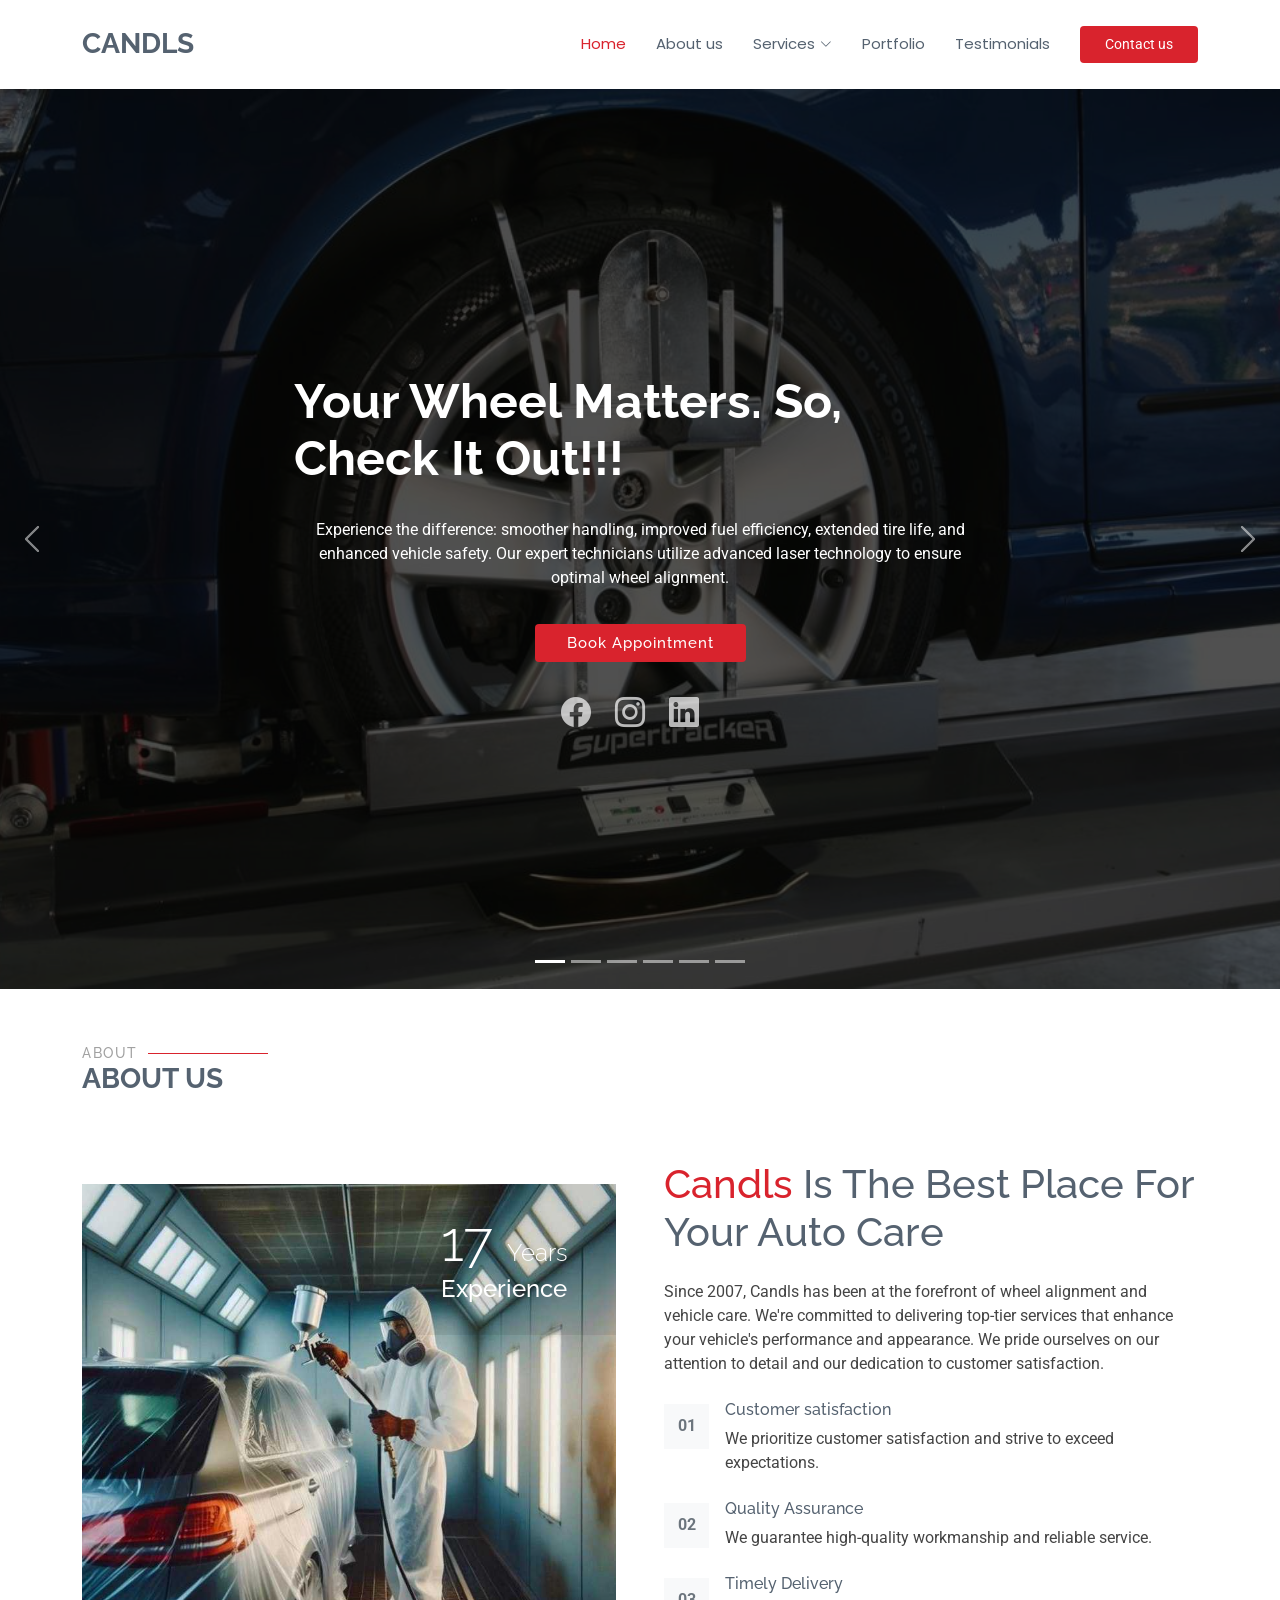
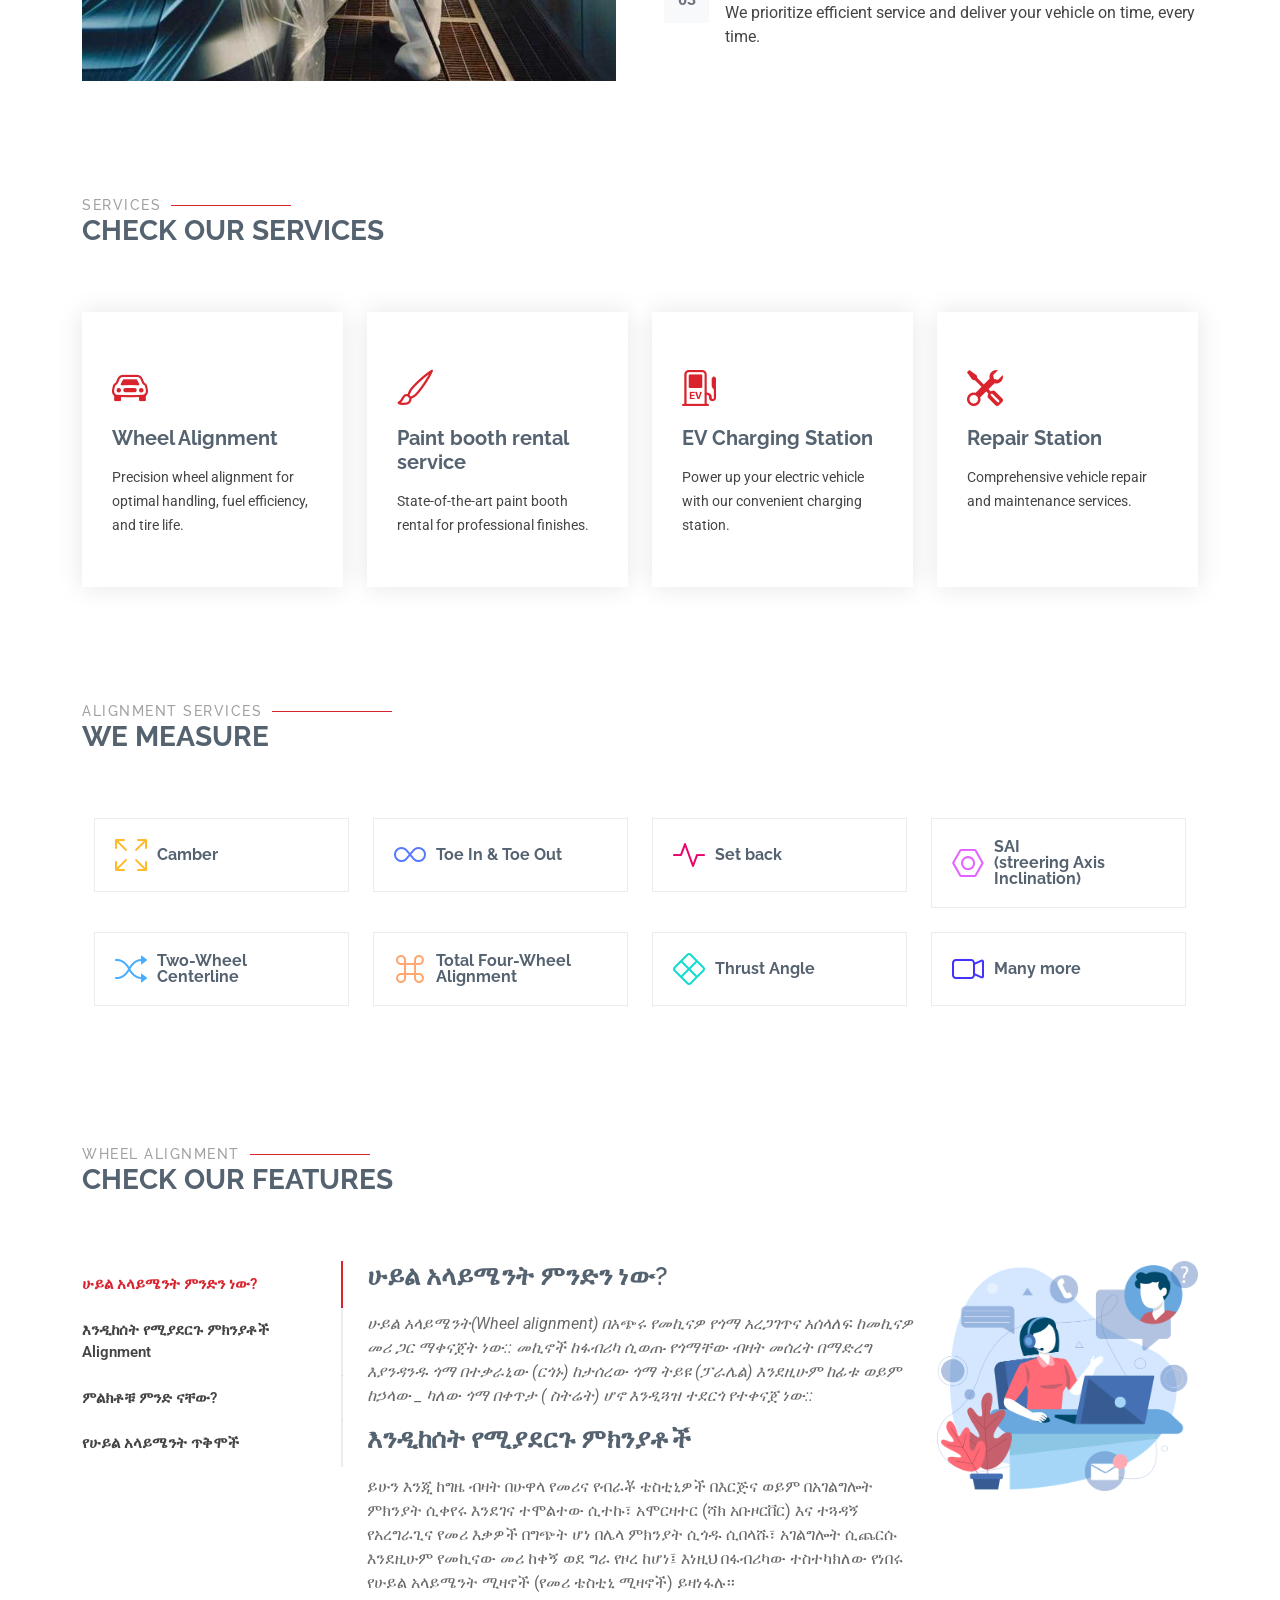
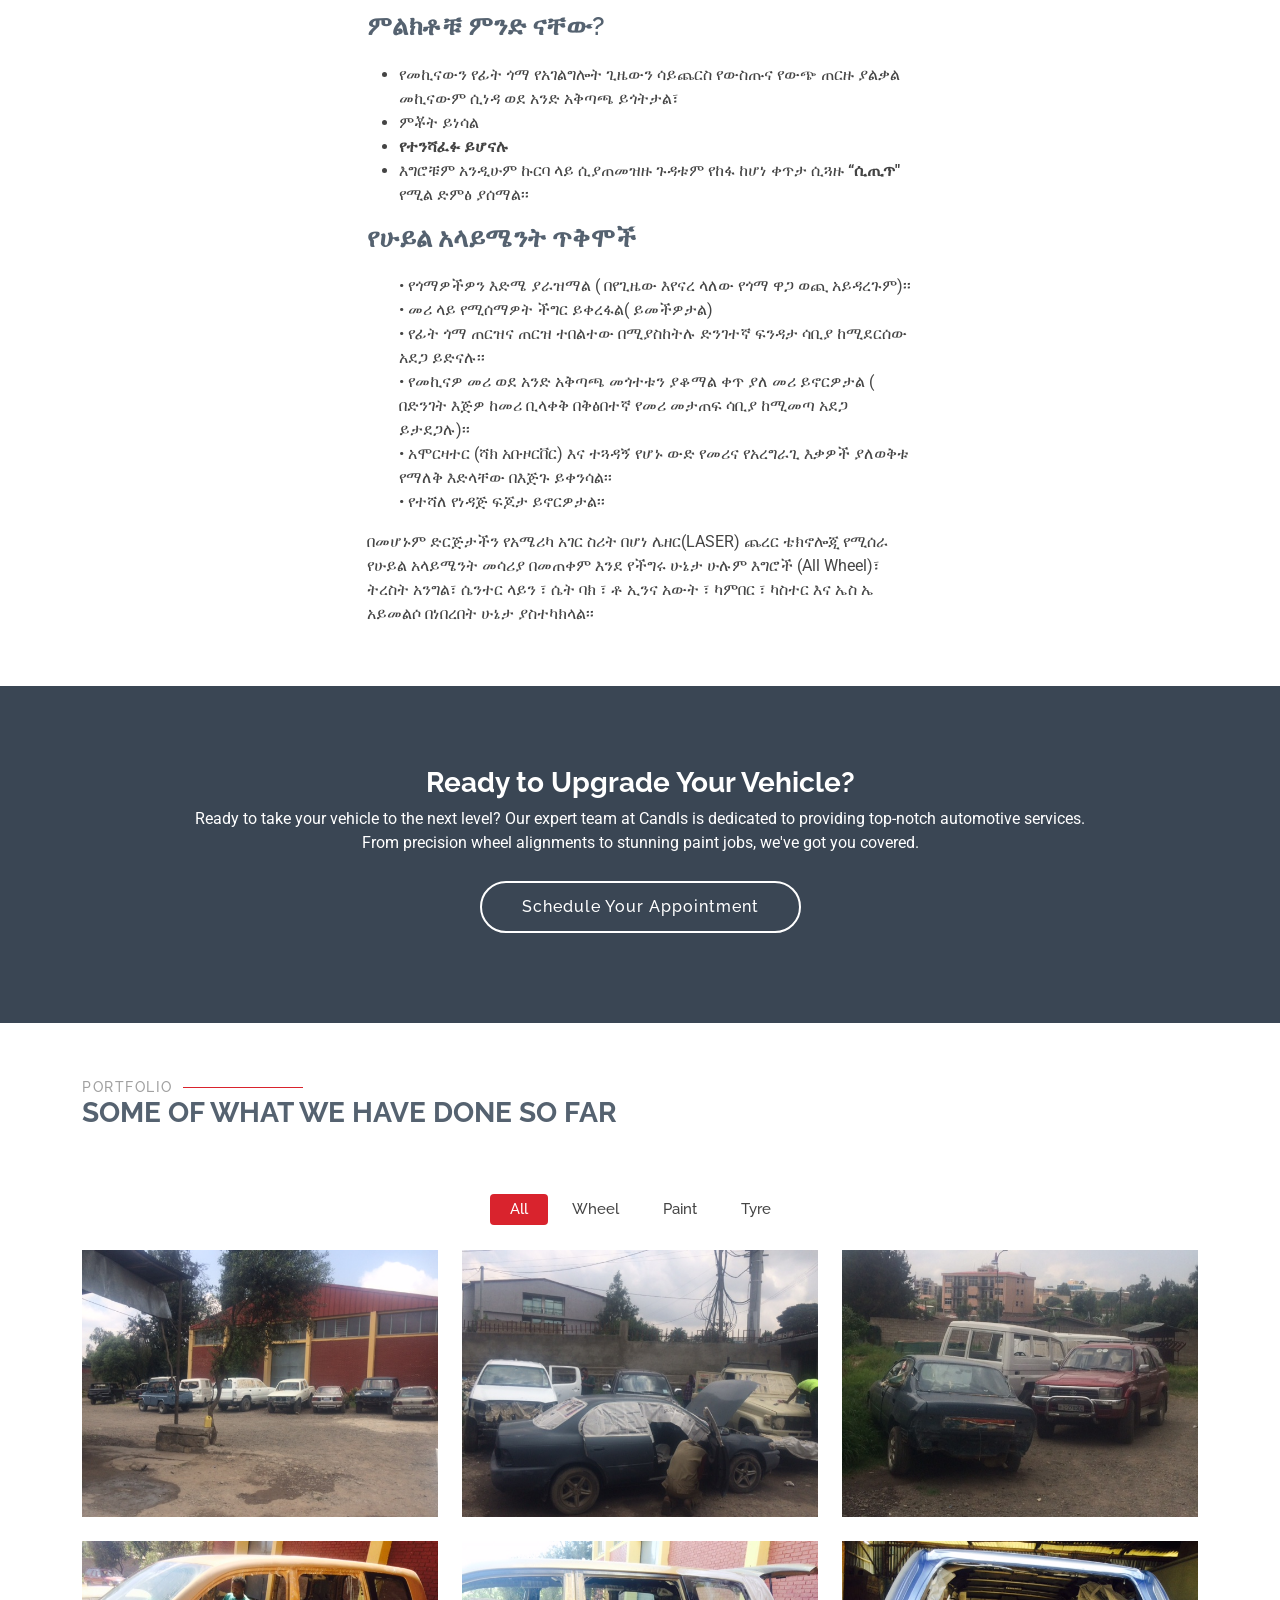
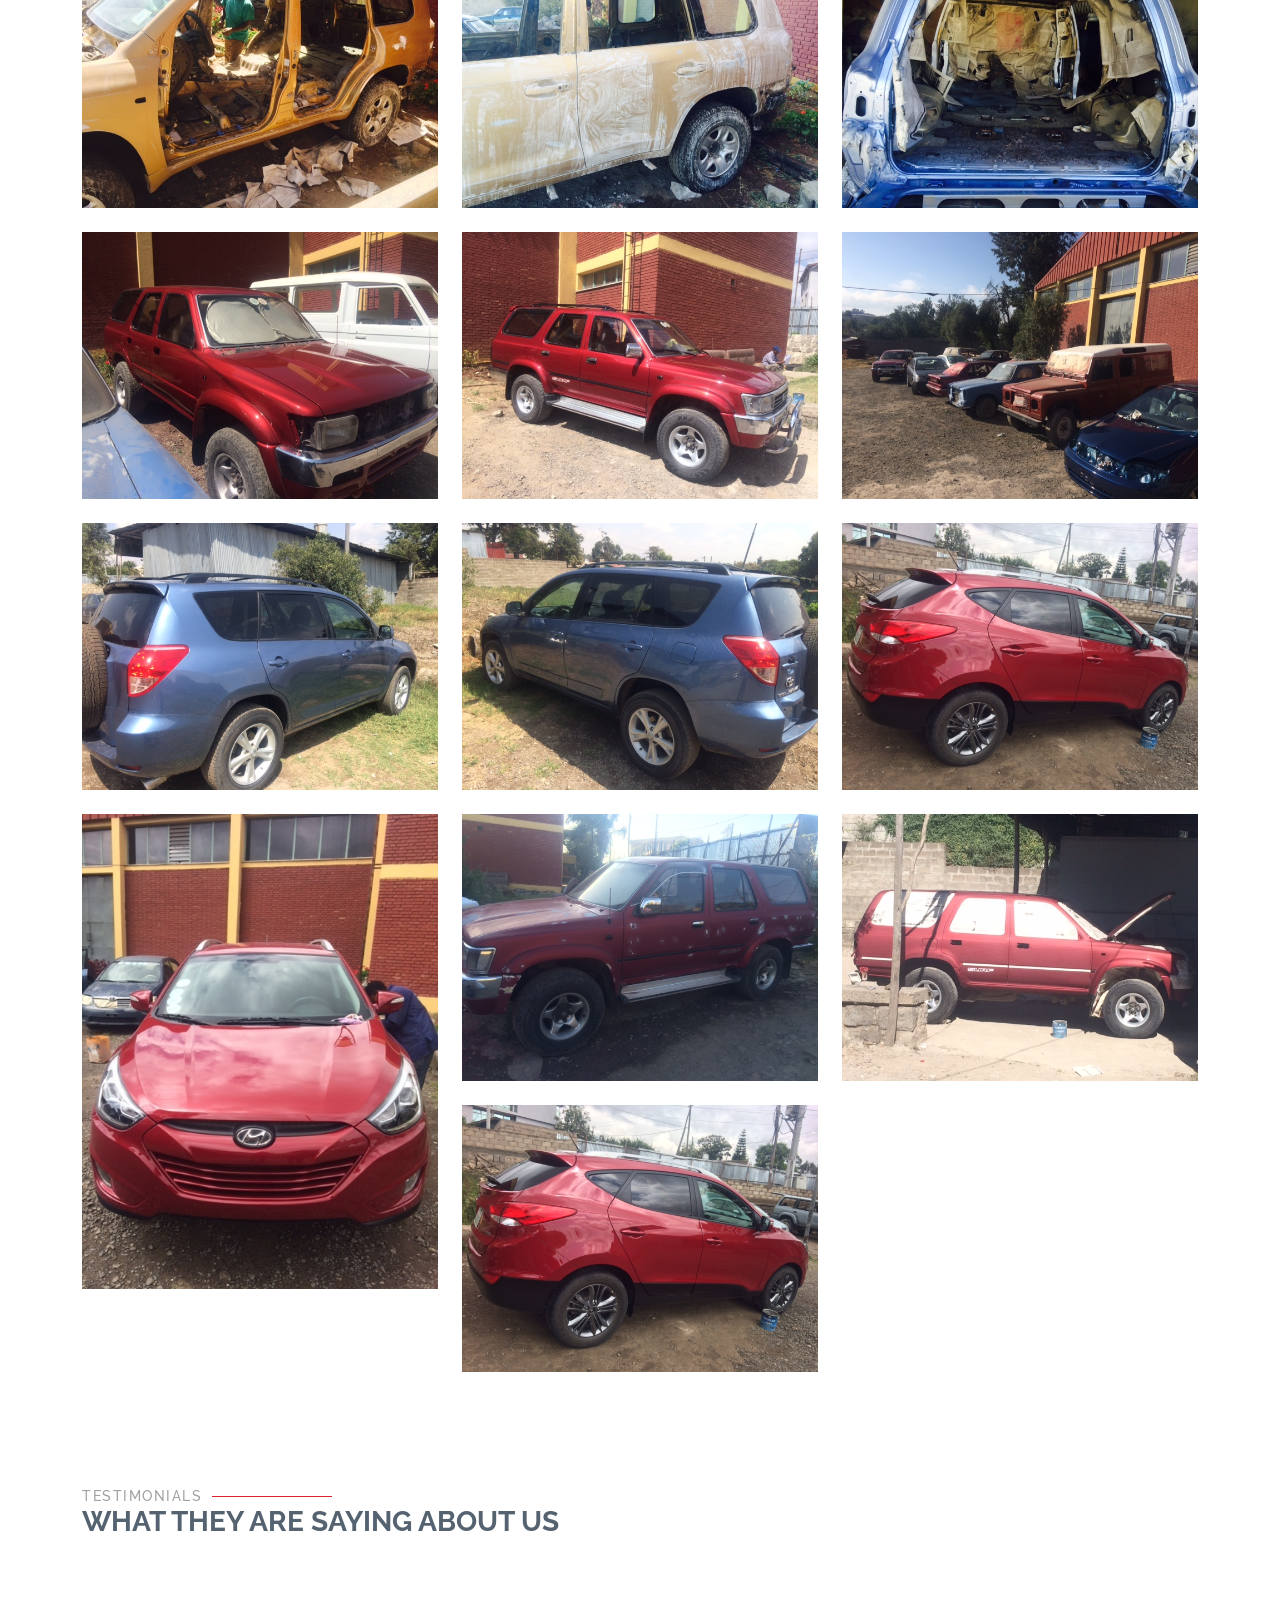
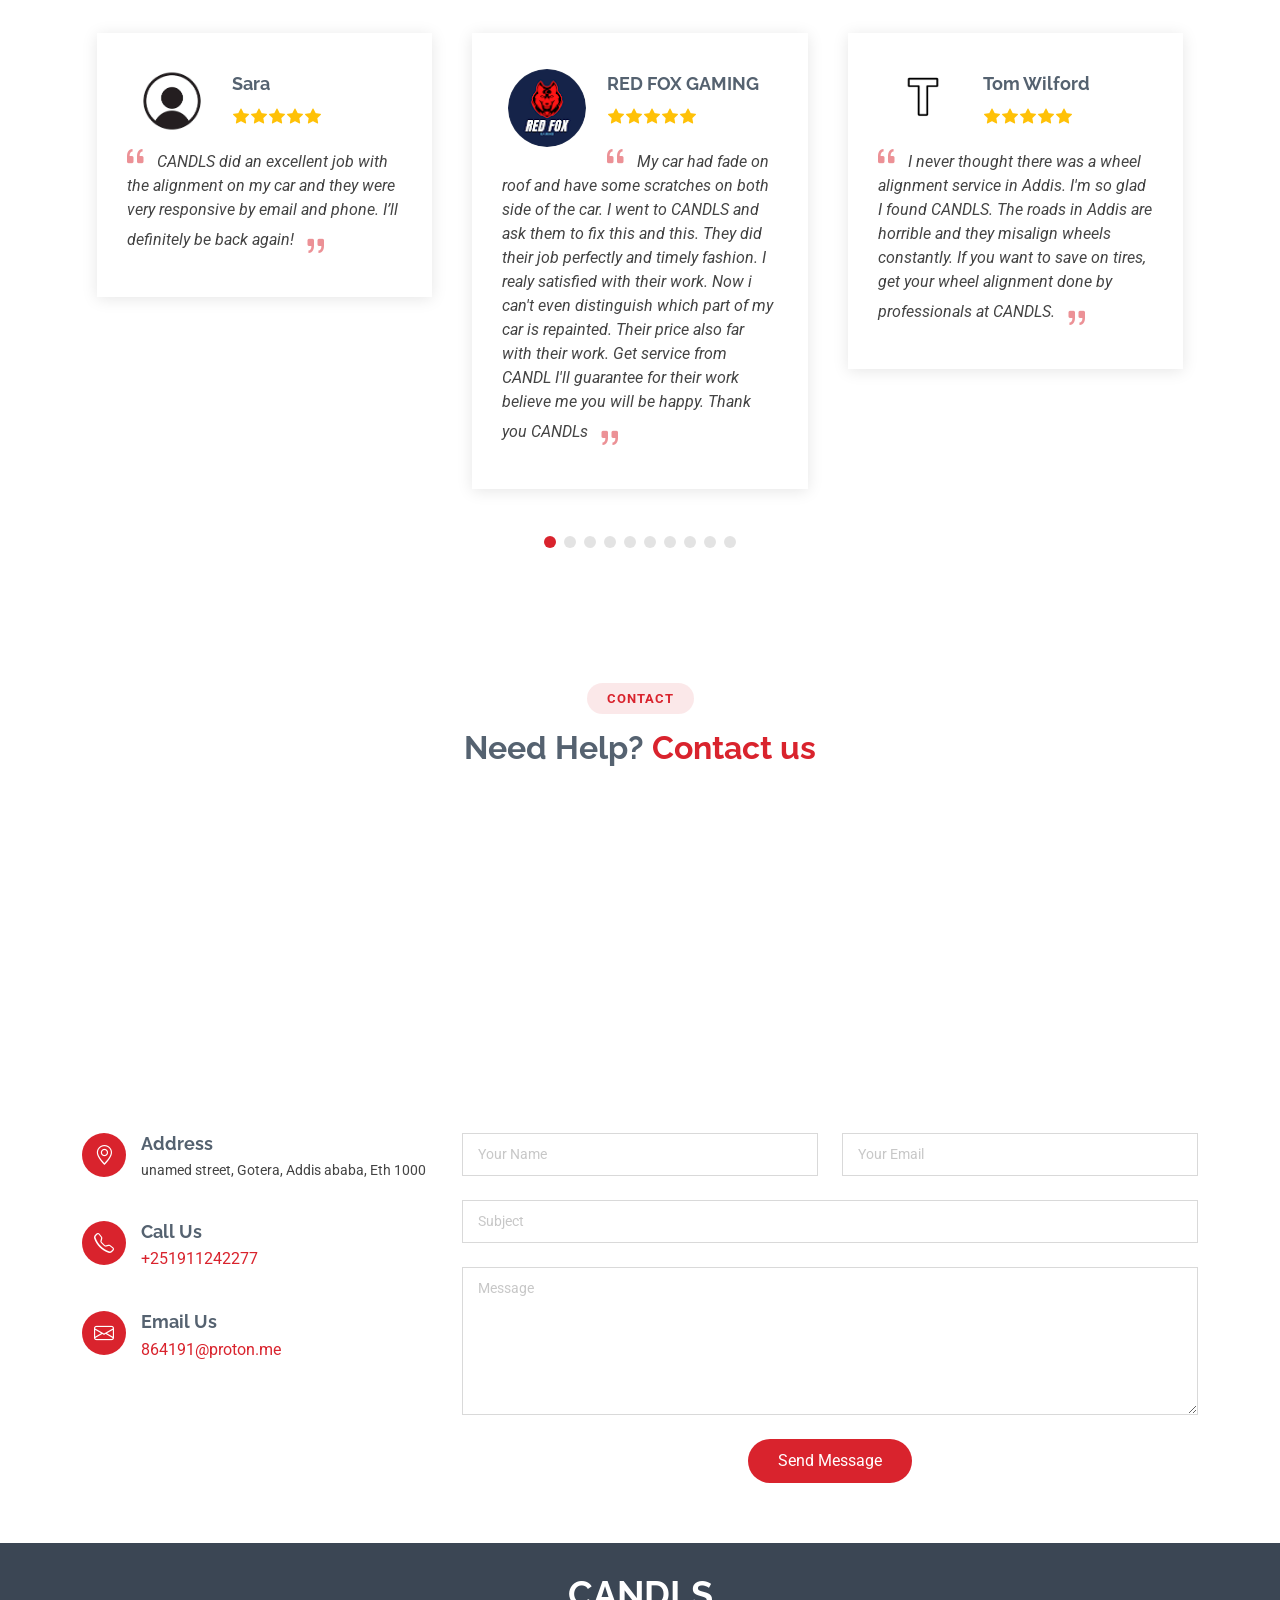
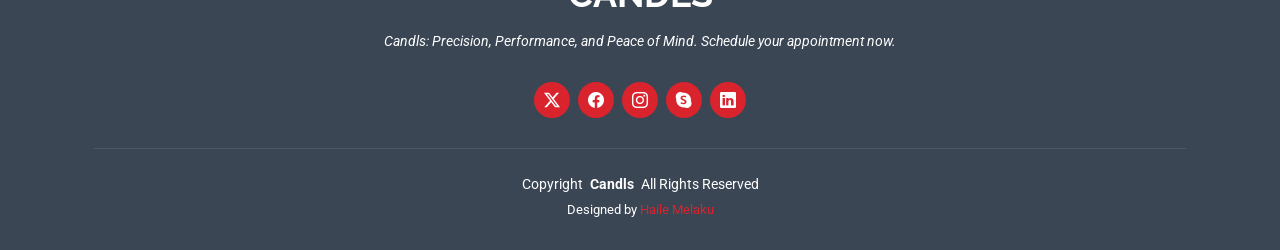
==== commit 5ccad390: "Update the Call Us phone number to +251911242277. Co-authored-by: Cursor <cursoragent@cursor.com>" ====
--- a/index.html
+++ b/index.html
@@ -66,7 +66,7 @@
         <i class="mobile-nav-toggle d-xl-none bi bi-list"></i>
       </nav>
 
-      <a class="btn-getstarted" href="tel:+251911864191">Contact us</a>
+      <a class="btn-getstarted" href="tel:+251911242277">Contact us</a>
 
     </div>
   </header>
@@ -86,7 +86,7 @@
               tire life, and enhanced
               vehicle safety. Our expert technicians utilize advanced laser technology to ensure optimal wheel
               alignment.</p>
-            <a href="tel:+251911864191" class="btn-get-started">Book Appointment</a>
+            <a href="tel:+251911242277" class="btn-get-started">Book Appointment</a>
             <div class="social-links">
               <a href="https://www.facebook.com/profile.php?id=61572306279239&mibextid=ZbWKwL"><i class="bi bi-facebook"></i></a>
               <a href="https://www.instagram.com/candlsauto?igsh=MWt0YTlnYXR1ZTlmcw=="><i class="bi bi-instagram"></i></a>
@@ -104,7 +104,7 @@
             <p class="text-center mb-4">Our state-of-the-art paint booth and skilled technicians deliver flawless paint
               jobs that will make your
               vehicle shine. Our meticulous attention to detail guarantees that your vehicle will look its best.</p>
-            <a href="tel:+251911864191" class="btn-get-started">Book Appointment</a>
+            <a href="tel:+251911242277" class="btn-get-started">Book Appointment</a>
             <div class="social-links">
               <a href="https://www.facebook.com/profile.php?id=61572306279239&mibextid=ZbWKwL"><i class="bi bi-facebook"></i></a>
               <a href="https://www.instagram.com/candlsauto?igsh=MWt0YTlnYXR1ZTlmcw=="><i class="bi bi-instagram"></i></a>
@@ -121,7 +121,7 @@
               charging. Whether you're on a
               long road trip or a quick errand, our charging station will be the perfect solution for your charging
               needs.</p>
-            <a href="tel:+251911864191" class="btn-get-started">Book Appointment</a>
+            <a href="tel:+251911242277" class="btn-get-started">Book Appointment</a>
             <div class="social-links">
               <a href="https://www.facebook.com/profile.php?id=61572306279239&mibextid=ZbWKwL"><i class="bi bi-facebook"></i></a>
               <a href="https://www.instagram.com/candlsauto?igsh=MWt0YTlnYXR1ZTlmcw=="><i class="bi bi-instagram"></i></a>
@@ -137,7 +137,7 @@
             <h2>Your Vehicle, Our Priority<br></h2>
             <p class="text-center mb-4">At Candls, we're committed to providing top-tier automotive services. Our team
               of experienced technicians is dedicated to delivering exceptional results, every time.</p>
-            <a href="tel:+251911864191" class="btn-get-started">Book Appointment</a>
+            <a href="tel:+251911242277" class="btn-get-started">Book Appointment</a>
             <div class="social-links">
               <a href="https://www.facebook.com/profile.php?id=61572306279239&mibextid=ZbWKwL"><i class="bi bi-facebook"></i></a>
               <a href="https://www.instagram.com/candlsauto?igsh=MWt0YTlnYXR1ZTlmcw=="><i class="bi bi-instagram"></i></a>
@@ -153,7 +153,7 @@
             <p class="text-center mb-4">Our state-of-the-art paint booth and skilled technicians deliver flawless paint
               jobs that will make your
               vehicle shine. Our meticulous attention to detail guarantees that your vehicle will look its best.</p>
-            <a href="tel:+251911864191" class="btn-get-started">Book Appointment</a>
+            <a href="tel:+251911242277" class="btn-get-started">Book Appointment</a>
             <div class="social-links">
               <a href="https://www.facebook.com/profile.php?id=61572306279239&mibextid=ZbWKwL"><i class="bi bi-facebook"></i></a>
               <a href="https://www.instagram.com/candlsauto?igsh=MWt0YTlnYXR1ZTlmcw=="><i class="bi bi-instagram"></i></a>
@@ -170,7 +170,7 @@
               charging. Whether you're on a
               long road trip or a quick errand, our charging station will be the perfect solution for your charging
               needs.</p>
-            <a href="tel:+251911864191" class="btn-get-started">Book Appointment</a>
+            <a href="tel:+251911242277" class="btn-get-started">Book Appointment</a>
             <div class="social-links">
               <a href="https://www.facebook.com/profile.php?id=61572306279239&mibextid=ZbWKwL"><i class="bi bi-facebook"></i></a>
               <a href="https://www.instagram.com/candlsauto?igsh=MWt0YTlnYXR1ZTlmcw=="><i class="bi bi-instagram"></i></a>
@@ -590,7 +590,7 @@
               <p>Ready to take your vehicle to the next level? Our expert team at Candls is dedicated to providing
                 top-notch automotive services. From precision wheel alignments to stunning paint jobs, we've got you
                 covered.</p>
-              <a class="cta-btn" href="tel:+251911864191">Schedule Your Appointment</a>
+              <a class="cta-btn" href="tel:+251911242277">Schedule Your Appointment</a>
             </div>
           </div>
         </div>
@@ -1082,7 +1082,7 @@
               <i class="bi bi-telephone flex-shrink-0"></i>
               <div>
                 <h3>Call Us</h3>
-                <a href="tel:+251911864191">+251911864191</a>
+                <a href="tel:+251911242277">+251911242277</a>
               </div>
             </div><!-- End Info Item -->
 
